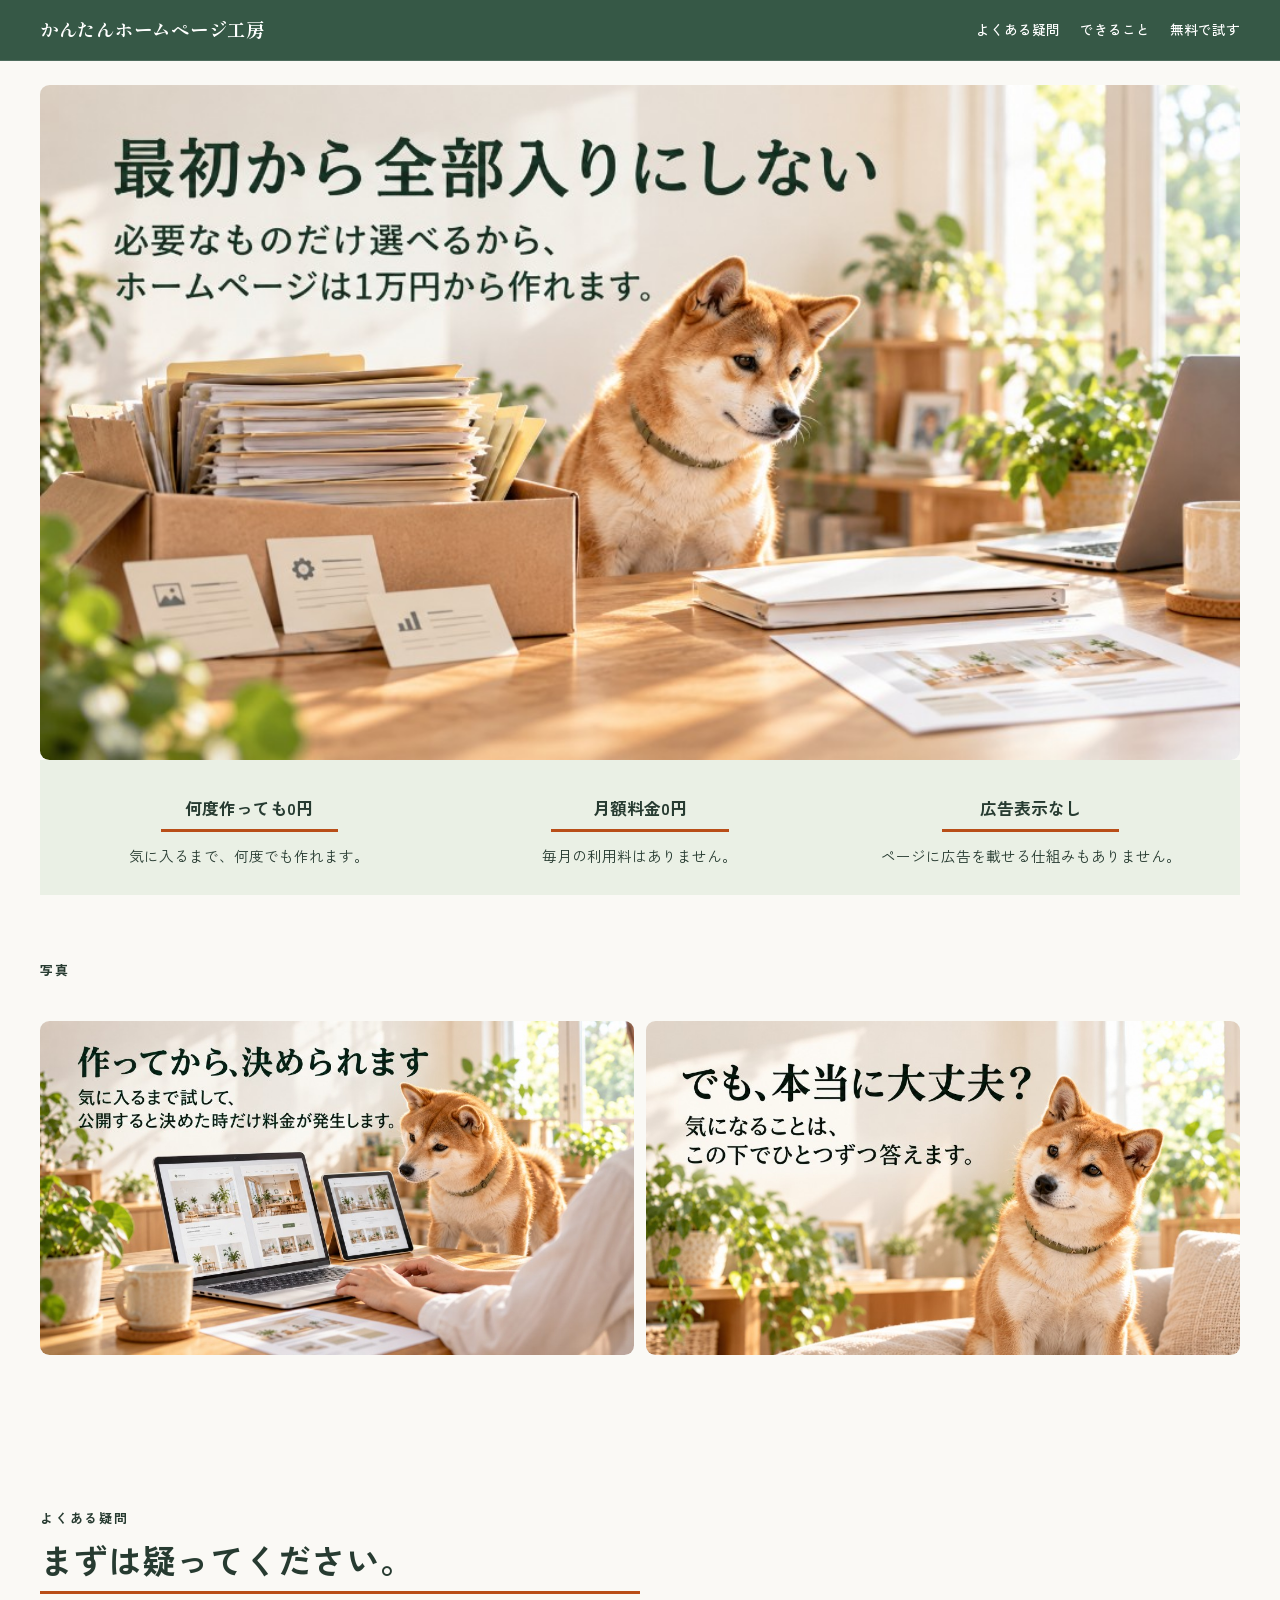
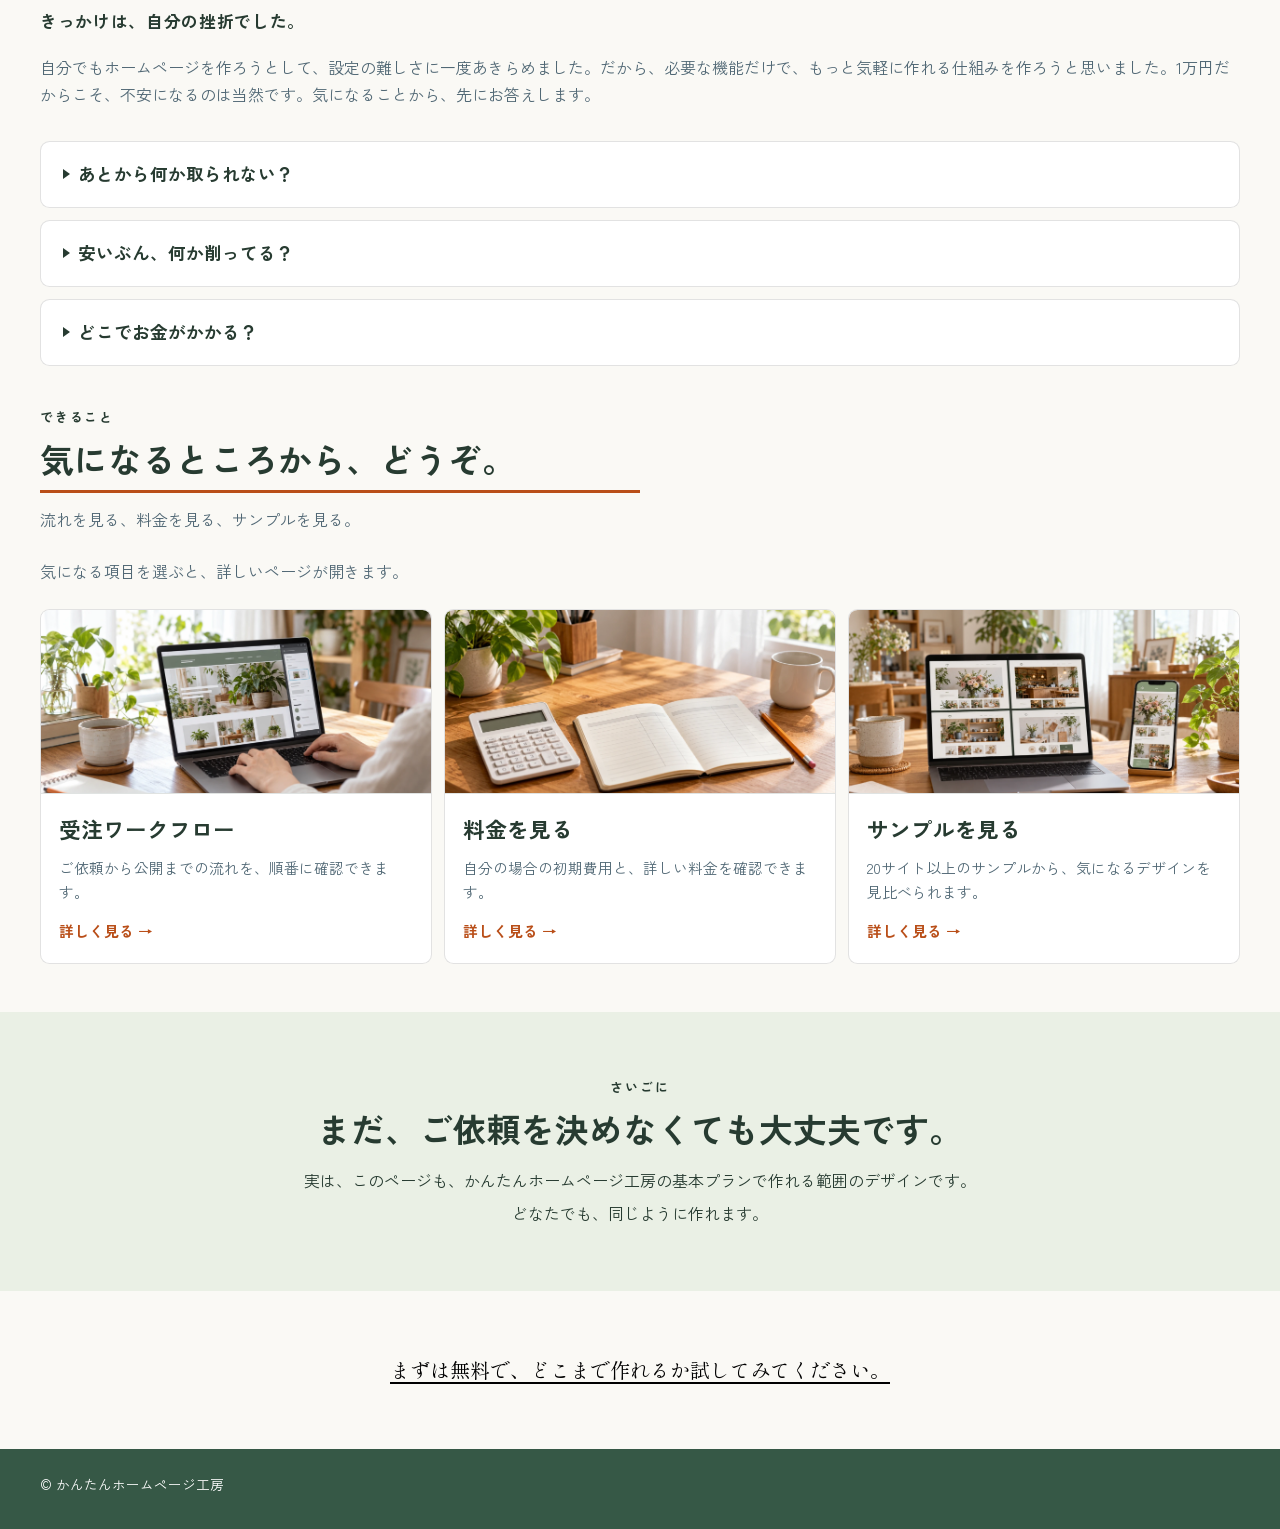
==== index.html @ 42570828 "一番下の試すリンクを、見本の列ではなく工房の最初の画面へ向ける。 Co-authored-by: Cursor <cursoragent@cursor.com>" ====
<!DOCTYPE html>
<html lang="ja">
<head>
  <meta charset="UTF-8">
  <meta name="viewport" content="width=device-width, initial-scale=1">
  <title>かんたんホームページ工房</title>
  <link rel="preconnect" href="https://fonts.googleapis.com">
  <link rel="preconnect" href="https://fonts.gstatic.com" crossorigin>
  <link href="https://fonts.googleapis.com/css2?family=Shippori+Mincho:wght@500;700&family=Zen+Kaku+Gothic+New:wght@400;500;700&display=swap" rel="stylesheet">
  <style>
    :root {
      --page-bg: #faf9f5;
      --body-ink: #273b31;
      --body-muted: #516875;
      --chrome-bg: #365846;
      --chrome-ink: #ffffff;
      --accent: #b94e18;
      --card-bg: #ffffff;
      --values-bg: #eaf0e5;
      --contact-bg: #eaf0e5;
      --contact-ink: #273b31;
      --shell: 76rem;
      --gutter: clamp(1.25rem, 5vw, 2.5rem);
      --font-display: "Shippori Mincho", "Hiragino Mincho ProN", serif;
      --font-body: "Zen Kaku Gothic New", "Hiragino Sans", sans-serif;
    }
    *, *::before, *::after { box-sizing: border-box; }
    html {
      scroll-behavior: smooth;
    }
    @media (prefers-reduced-motion: reduce) {
      html {
        scroll-behavior: auto;
      }
    }
    body {
      margin: 0;
      background: var(--page-bg);
      color: var(--body-ink);
      font-family: var(--font-body);
      line-height: 1.7;
    }
    img { max-width: 100%; }
    a { color: inherit; }
    .shell {
      width: min(100% - var(--gutter) * 2, var(--shell));
      margin-inline: auto;
    }
    .site-header {
      background: var(--chrome-bg);
      color: var(--chrome-ink);
      border-bottom: 1px solid rgba(255, 255, 255, 0.12);
    }
    .header-inner {
      display: flex;
      align-items: center;
      justify-content: space-between;
      gap: 1rem;
      min-height: 3.75rem;
      flex-wrap: wrap;
      padding: 0.6rem 0;
    }
    .logo {
      font-family: var(--font-display);
      font-weight: 700;
      font-size: 1.15rem;
      letter-spacing: 0.04em;
      text-decoration: none;
      color: var(--chrome-ink);
    }
    .site-nav {
      display: flex;
      flex-wrap: wrap;
      gap: 0.75rem 1.25rem;
      justify-content: flex-end;
    }
    .site-nav a {
      color: var(--chrome-ink);
      text-decoration: none;
      font-size: 0.85rem;
      font-weight: 500;
    }
    .hero { padding: 1.5rem 0 0; }
    .hero-stage {
      position: relative;
      overflow: hidden;
      aspect-ratio: 16 / 9;
      border-radius: 0.6rem;
    }
    .hero-photo {
      display: block;
      width: 100%;
      height: 100%;
      object-fit: cover;
      object-position: center;
    }
    .hero-values-wrap { background: var(--values-bg); }
    .hero-value-list {
      list-style: none;
      margin: 0;
      padding: 1.75rem 1.25rem 1.35rem;
      display: grid;
      grid-template-columns: repeat(auto-fit, minmax(min(100%, 11rem), 1fr));
      gap: 0.75rem;
    }
    .hero-value-list li {
      margin: 0;
      text-align: center;
      padding: 0.35rem 0.75rem;
    }
    .hero-value-title {
      margin: 0 0 0.65rem;
      font-weight: 700;
      font-size: 1.05rem;
    }
    .hero-value-title::after,
    .section h2::after {
      content: "";
      display: block;
      width: 50%;
      max-width: 100%;
      height: 3px;
      margin: 0.45rem auto 0;
      background: var(--accent);
    }
    .section h2::after { margin: 0.55rem 0 0; height: 3px; }
    .hero-value-list p:last-child {
      margin: 0;
      font-size: 0.92rem;
      line-height: 1.7;
    }
    .section { padding: clamp(2.5rem, 6vw, 4rem) 0 clamp(2rem, 5vw, 3rem); }
    .about { padding-bottom: 1.25rem; }
    .works { padding-top: 1.25rem; }
    .section-label {
      margin: 0 0 0.5rem;
      font-size: 0.8rem;
      letter-spacing: 0.14em;
      font-weight: 700;
    }
    .section h2 {
      margin: 0 0 0.85rem;
      font-weight: 700;
      font-size: clamp(1.6rem, 3vw, 2.1rem);
      line-height: 1.35;
    }
    .profile-name {
      margin: 0 0 1.15rem;
      font-weight: 700;
      font-size: 1.05rem;
      letter-spacing: 0.04em;
    }
    .section-lead { margin: 0 0 2rem; color: var(--body-muted); }
    .works .section-lead { margin-bottom: 1.5rem; }
    .skill-cards,
    .work-list {
      list-style: none;
      margin: 0;
      padding: 0;
      display: grid;
      grid-template-columns: repeat(auto-fit, minmax(min(100%, 11rem), 1fr));
      gap: 0.75rem;
    }
    .accordion-list {
      display: grid;
      grid-template-columns: 1fr;
      gap: 0.75rem;
      align-items: start;
    }
    .skill-cards { margin: 2.5rem 0; }
    .skill-card {
      overflow: hidden;
      aspect-ratio: 16 / 9;
      border-radius: 0.6rem;
      background: #111;
    }
    .skill-card img,
    .work-thumb {
      display: block;
      width: 100%;
      height: 100%;
      object-fit: cover;
    }
    .accordion {
      background: var(--card-bg);
      border: 1px solid rgba(17, 17, 17, 0.12);
      border-radius: 0.6rem;
      overflow: hidden;
    }
    .accordion summary {
      cursor: pointer;
      list-style: none;
      padding: 1.1rem 1.35rem;
      font-size: 1.1rem;
      font-weight: 700;
      display: flex;
      align-items: center;
      gap: 0.55rem;
    }
    .accordion summary::-webkit-details-marker,
    .accordion summary::marker { display: none; content: ""; }
    .accordion summary::before {
      content: "";
      flex: 0 0 auto;
      width: 0;
      height: 0;
      border-style: solid;
      border-width: 0.32rem 0 0.32rem 0.48rem;
      border-color: transparent transparent transparent var(--body-ink);
    }
    .accordion[open] summary::before {
      border-width: 0.48rem 0.32rem 0 0.32rem;
      border-color: var(--body-ink) transparent transparent transparent;
    }
    .accordion-body {
      padding: 0 1.35rem 1.35rem;
      border-top: 1px solid rgba(17, 17, 17, 0.08);
    }
    .value-list {
      list-style: none;
      margin: 1rem 0 0;
      padding: 0;
    }
    .value-list li {
      padding: 1rem 0.85rem;
      border: 1px solid rgba(17, 17, 17, 0.1);
      border-radius: 0.45rem;
      background: rgba(247, 251, 244, 0.65);
      line-height: 1.7;
      font-size: 0.95rem;
      font-weight: 400;
    }
    .work-card {
      display: flex;
      flex-direction: column;
      height: 100%;
      background: var(--card-bg);
      border: 1px solid rgba(17, 17, 17, 0.12);
      border-radius: 0.6rem;
      overflow: hidden;
    }
    a.work-card {
      color: inherit;
      text-decoration: none;
    }
    .work-thumb {
      height: 11.5rem;
      object-position: center top;
      border-bottom: 1px solid rgba(39, 59, 49, 0.14);
    }
    .work-item-body { padding: 1.1rem 1.15rem 1.25rem; }
    .work-card h3 {
      margin: 0 0 0.5rem;
      font-size: 1.35rem;
      font-weight: 700;
    }
    .work-card p {
      margin: 0;
      color: var(--body-muted);
      font-size: 0.92rem;
      line-height: 1.65;
    }
    .work-more {
      display: block;
      margin-top: 0.85rem;
      color: var(--accent);
      font-weight: 700;
      font-size: 0.92rem;
    }
    .contact-band {
      padding: clamp(2.5rem, 6vw, 4rem) 0;
      background: var(--contact-bg);
      color: var(--contact-ink);
      text-align: center;
    }
    .contact-band h2 {
      margin: 0 0 1rem;
      font-weight: 700;
      font-size: clamp(1.6rem, 3vw, 2.1rem);
      line-height: 1.35;
    }
    .contact-band .section-label { color: var(--contact-ink); }
    .contact-note { margin: 0; }
    .contact-note + .contact-note { margin-top: 0.35rem; }
    .contact-line {
      margin: 2rem 0 0;
      font-size: 1.05rem;
    }
    .cta-band {
      padding: clamp(2.5rem, 6vw, 4rem) 0;
      background: var(--page-bg);
      color: #000;
      text-align: center;
    }
    .cta-band a {
      color: #000;
      font-family: var(--font-display);
      font-size: 1.25rem;
      line-height: 1.5;
      text-underline-offset: 0.2em;
    }
    .site-footer {
      padding: 1.5rem 0 2rem;
      background: var(--chrome-bg);
      color: var(--chrome-ink);
    }
    .site-footer p { margin: 0; font-size: 0.85rem; }
  </style>
</head>
<body>
  <header class="site-header">
    <div class="shell header-inner">
      <a class="logo" href="#top">かんたんホームページ工房</a>
      <nav class="site-nav" aria-label="ページ内">
        <a href="#about">よくある疑問</a>
        <a href="#works">できること</a>
        <a href="#cta">無料で試す</a>
      </nav>
    </div>
  </header>

  <main id="top">
    <section class="hero" aria-label="キャッチ">
      <div class="shell">
        <div class="hero-stage">
          <img class="hero-photo" src="images/hero.jpg" alt="" width="1024" height="576">
        </div>
      </div>
    </section>

    <section class="hero-values" aria-label="下の枠">
      <div class="shell">
        <div class="hero-values-wrap">
          <ul class="hero-value-list">
            <li>
              <p class="hero-value-title">何度作っても0円</p>
              <p>気に入るまで、何度でも作れます。</p>
            </li>
            <li>
              <p class="hero-value-title">月額料金0円</p>
              <p>毎月の利用料はありません。</p>
            </li>
            <li>
              <p class="hero-value-title">広告表示なし</p>
              <p>ページに広告を載せる仕組みもありません。</p>
            </li>
          </ul>
        </div>
      </div>
    </section>

    <section class="section" aria-label="写真">
      <div class="shell">
        <p class="section-label">写真</p>
        <ul class="skill-cards">
          <li class="skill-card"><img src="images/photo-01.jpg" alt="" width="1024" height="576"></li>
          <li class="skill-card"><img src="images/photo-02.jpg" alt="" width="1024" height="576"></li>
        </ul>
      </div>
    </section>

    <section class="section about" id="about">
      <div class="shell">
        <p class="section-label">よくある疑問</p>
        <h2>まずは疑ってください。</h2>
        <p class="profile-name">きっかけは、自分の挫折でした。</p>
        <p class="section-lead">自分でもホームページを作ろうとして、設定の難しさに一度あきらめました。だから、必要な機能だけで、もっと気軽に作れる仕組みを作ろうと思いました。1万円だからこそ、不安になるのは当然です。気になることから、先にお答えします。</p>
        <div class="accordion-list">
          <details class="accordion">
            <summary>あとから何か取られない？</summary>
            <div class="accordion-body">
              <ul class="value-list">
                <li>工房で作っている間は無料です。月額料金もありません。「これを公開したい」と決まったときに基本料金が発生します。追加作業を依頼した場合だけ、その内容に応じた料金が加わります。</li>
              </ul>
            </div>
          </details>
          <details class="accordion">
            <summary>安いぶん、何か削ってる？</summary>
            <div class="accordion-body">
              <ul class="value-list">
                <li>10万円のホームページを1万円で安売りしているわけではありません。最初から全部入りにせず、必要なものだけ選べる形にしています。1万円で足りる人は、1万円で済む。そんな作り方です。</li>
              </ul>
            </div>
          </details>
          <details class="accordion">
            <summary>どこでお金がかかる？</summary>
            <div class="accordion-body">
              <ul class="value-list">
                <li>工房で作るところまでは無料です。気に入るまで作り直せます。「これを公開したい」と決まったところで公開を依頼できます。そこで初めて料金が発生します。</li>
              </ul>
            </div>
          </details>
        </div>
      </div>
    </section>

    <section class="section works" id="works">
      <div class="shell">
        <p class="section-label">できること</p>
        <h2>気になるところから、どうぞ。</h2>
        <p class="section-lead">流れを見る、料金を見る、サンプルを見る。</p>
        <p class="section-lead">気になる項目を選ぶと、詳しいページが開きます。</p>
        <ul class="work-list">
          <li>
            <a class="work-card" href="workflow/index.html">
              <img class="work-thumb" src="images/card-01.webp" alt="" width="1672" height="1254">
              <div class="work-item-body">
                <h3>受注ワークフロー</h3>
                <p>ご依頼から公開までの流れを、順番に確認できます。</p>
                <span class="work-more">詳しく見る →</span>
              </div>
            </a>
          </li>
          <li>
            <a class="work-card" href="pricing/01_initial_cost_simulator_reference.html">
              <img class="work-thumb" src="images/card-02.webp" alt="" width="1672" height="1254">
              <div class="work-item-body">
                <h3>料金を見る</h3>
                <p>自分の場合の初期費用と、詳しい料金を確認できます。</p>
                <span class="work-more">詳しく見る →</span>
              </div>
            </a>
          </li>
          <li>
            <a class="work-card" href="samples/index.html">
              <img class="work-thumb" src="images/card-03.webp" alt="" width="1672" height="1254">
              <div class="work-item-body">
                <h3>サンプルを見る</h3>
                <p>20サイト以上のサンプルから、気になるデザインを見比べられます。</p>
                <span class="work-more">詳しく見る →</span>
              </div>
            </a>
          </li>
        </ul>
      </div>
    </section>

    <section class="contact-band" id="contact">
      <div class="shell">
        <p class="section-label">さいごに</p>
        <h2>まだ、ご依頼を決めなくても大丈夫です。</h2>
        <p class="contact-note">実は、このページも、かんたんホームページ工房の基本プランで作れる範囲のデザインです。</p>
        <p class="contact-note">どなたでも、同じように作れます。</p>
      </div>
    </section>

    <section class="cta-band" id="cta">
      <div class="shell">
        <a id="cta-link" href="https://butti0108-spec.github.io/portfolio/sample-1man/index.html">まずは無料で、どこまで作れるか試してみてください。</a>
      </div>
    </section>
  </main>

  <footer class="site-footer">
    <div class="shell">
      <p>© かんたんホームページ工房</p>
    </div>
  </footer>
</body>
</html>
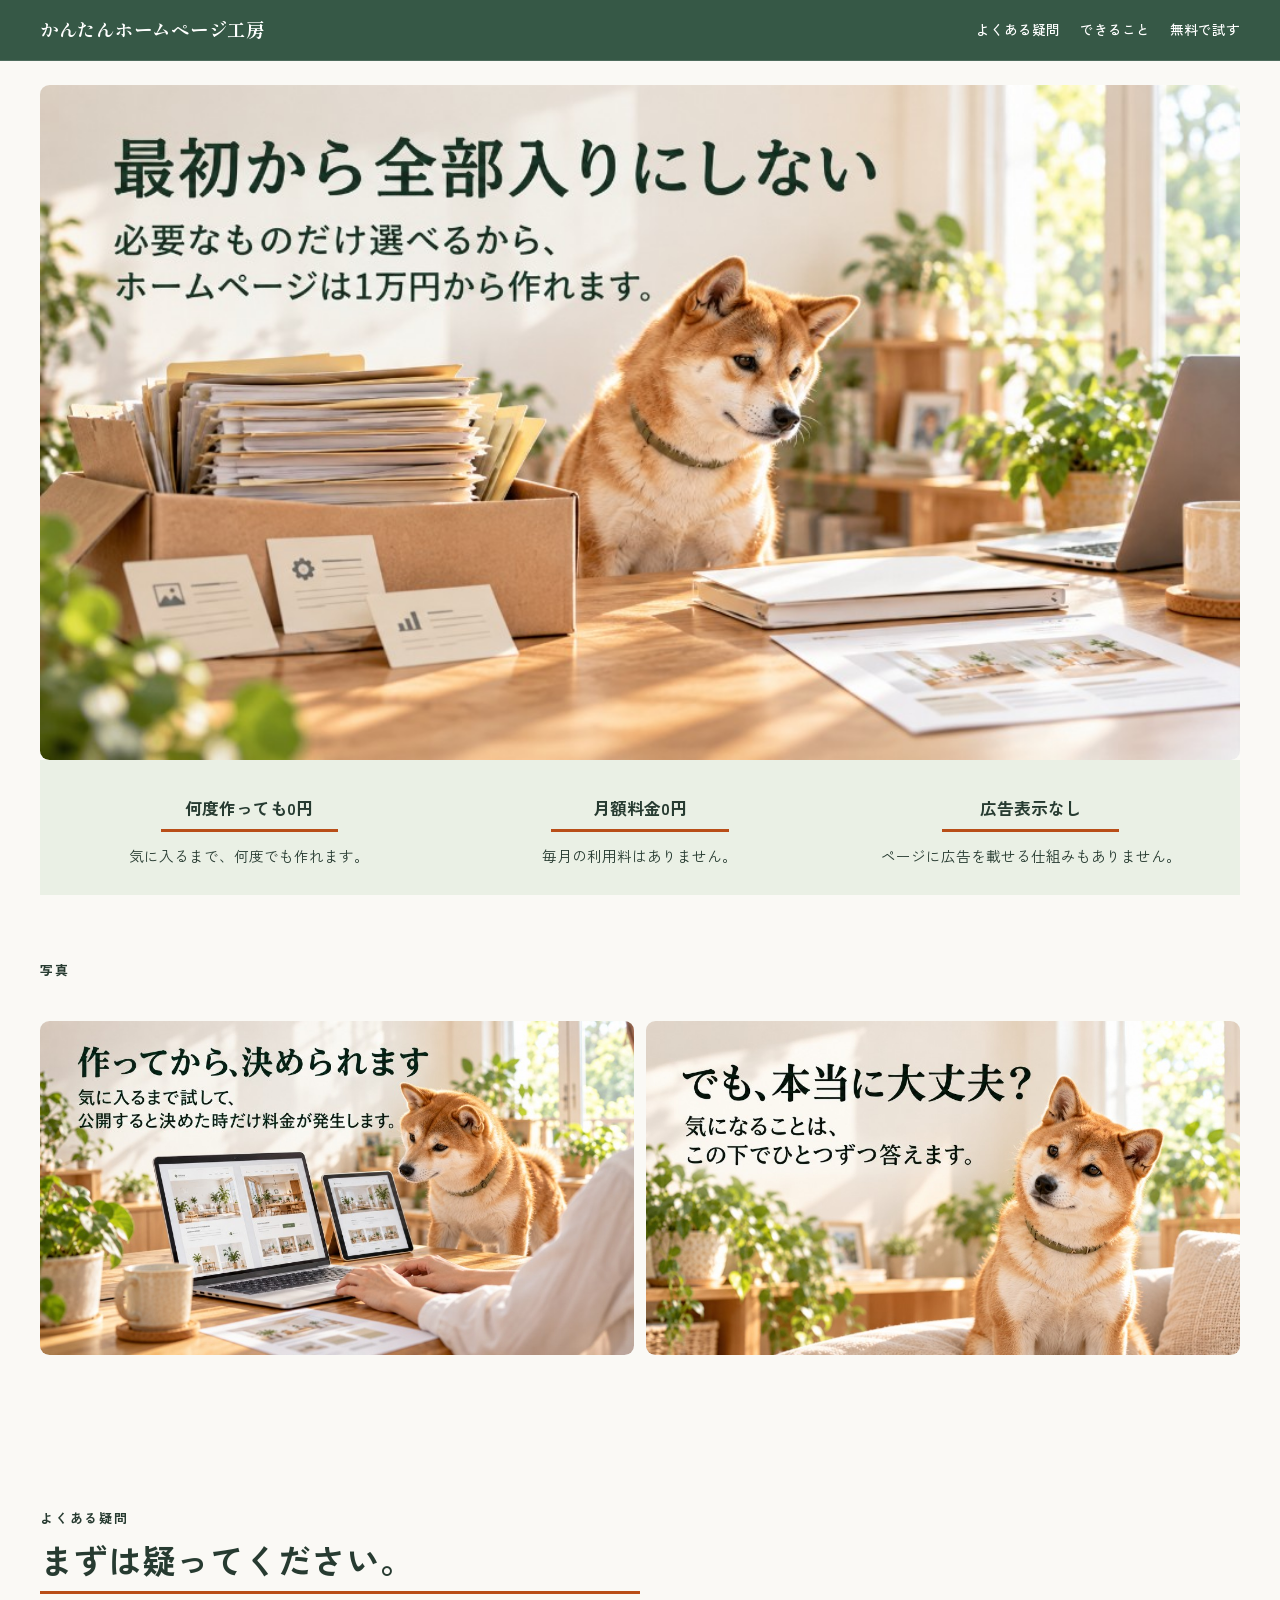
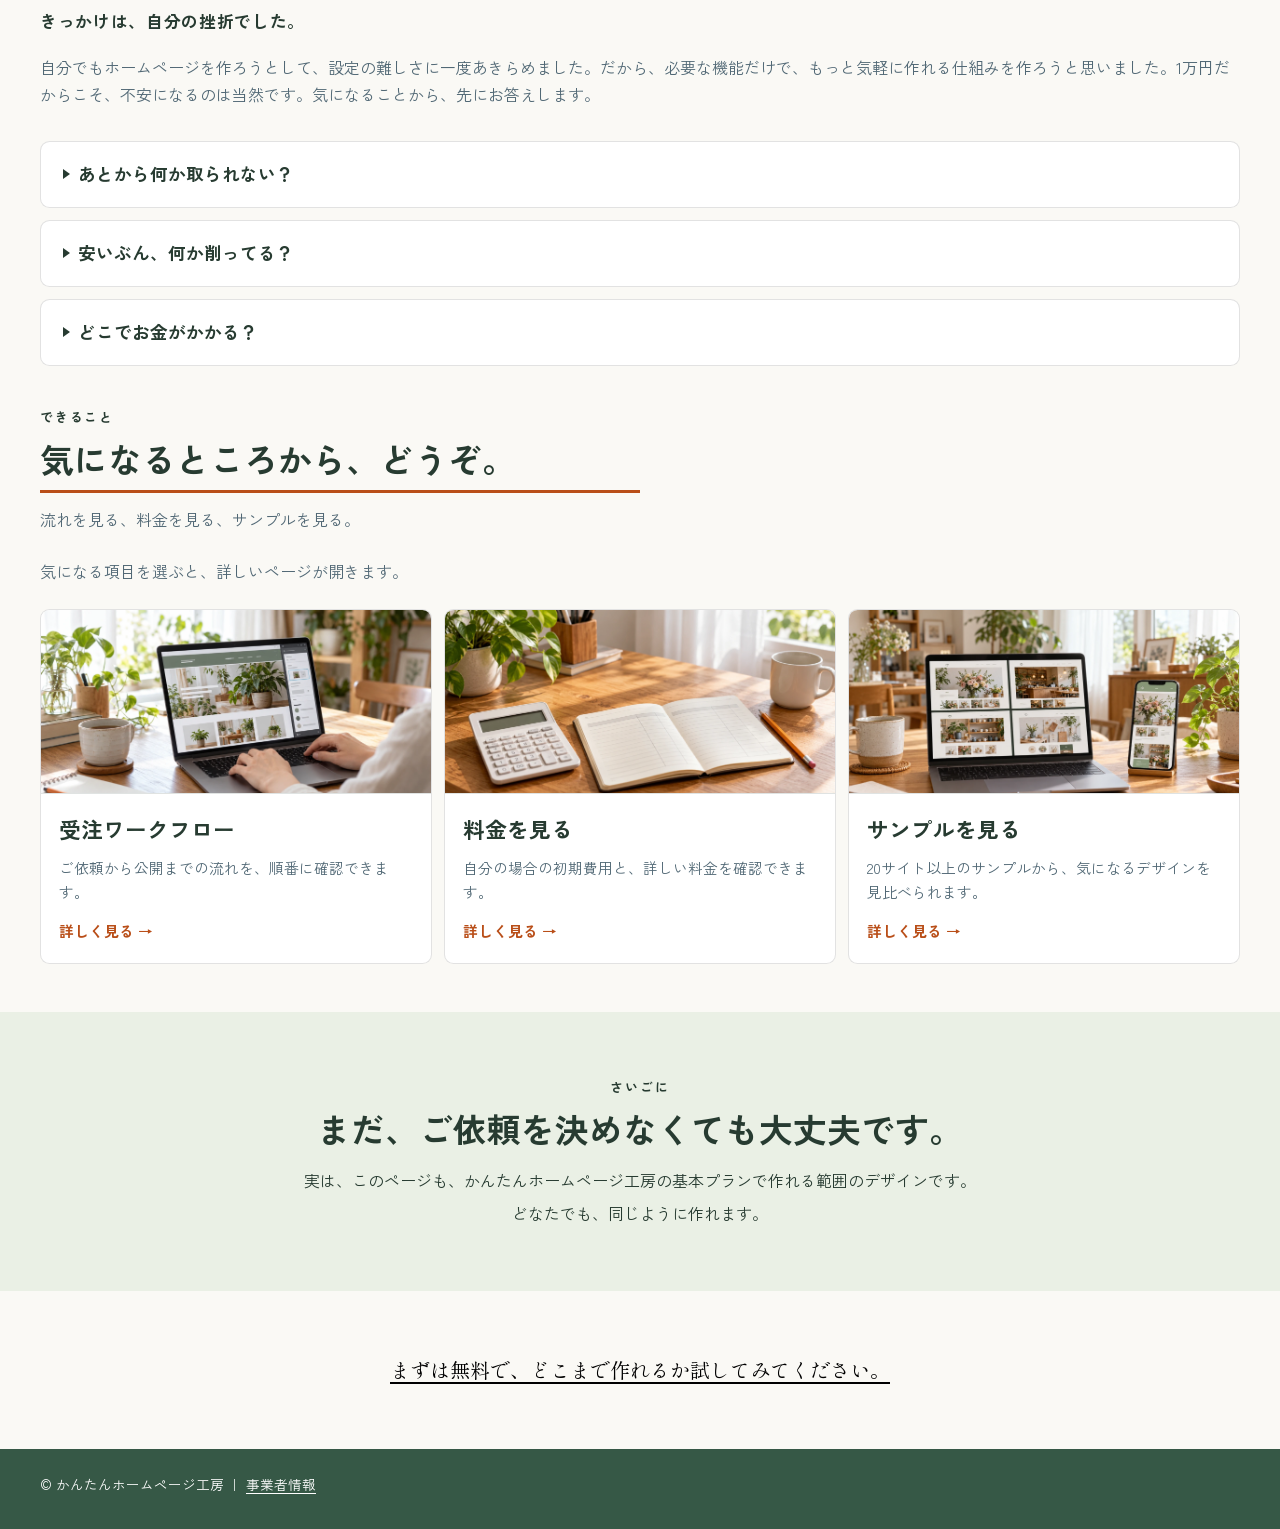
==== commit 528e7878: "事業者情報ページ追加とフッターへのリンク追加" ====
--- a/index.html
+++ b/index.html
@@ -305,6 +305,7 @@
       color: var(--chrome-ink);
     }
     .site-footer p { margin: 0; font-size: 0.85rem; }
+    .site-footer a { text-decoration: underline; text-underline-offset: 0.2em; }
   </style>
 </head>
 <body>
@@ -446,14 +447,14 @@
 
     <section class="cta-band" id="cta">
       <div class="shell">
-        <a id="cta-link" href="https://butti0108-spec.github.io/portfolio/sample-1man/index.html">まずは無料で、どこまで作れるか試してみてください。</a>
+        <a id="cta-link" href="https://butti0108-spec.github.io/kantan-hp-kobo/index.html">まずは無料で、どこまで作れるか試してみてください。</a>
       </div>
     </section>
   </main>
 
   <footer class="site-footer">
     <div class="shell">
-      <p>© かんたんホームページ工房</p>
+      <p>© かんたんホームページ工房 ｜ <a href="about.html">事業者情報</a></p>
     </div>
   </footer>
 </body>
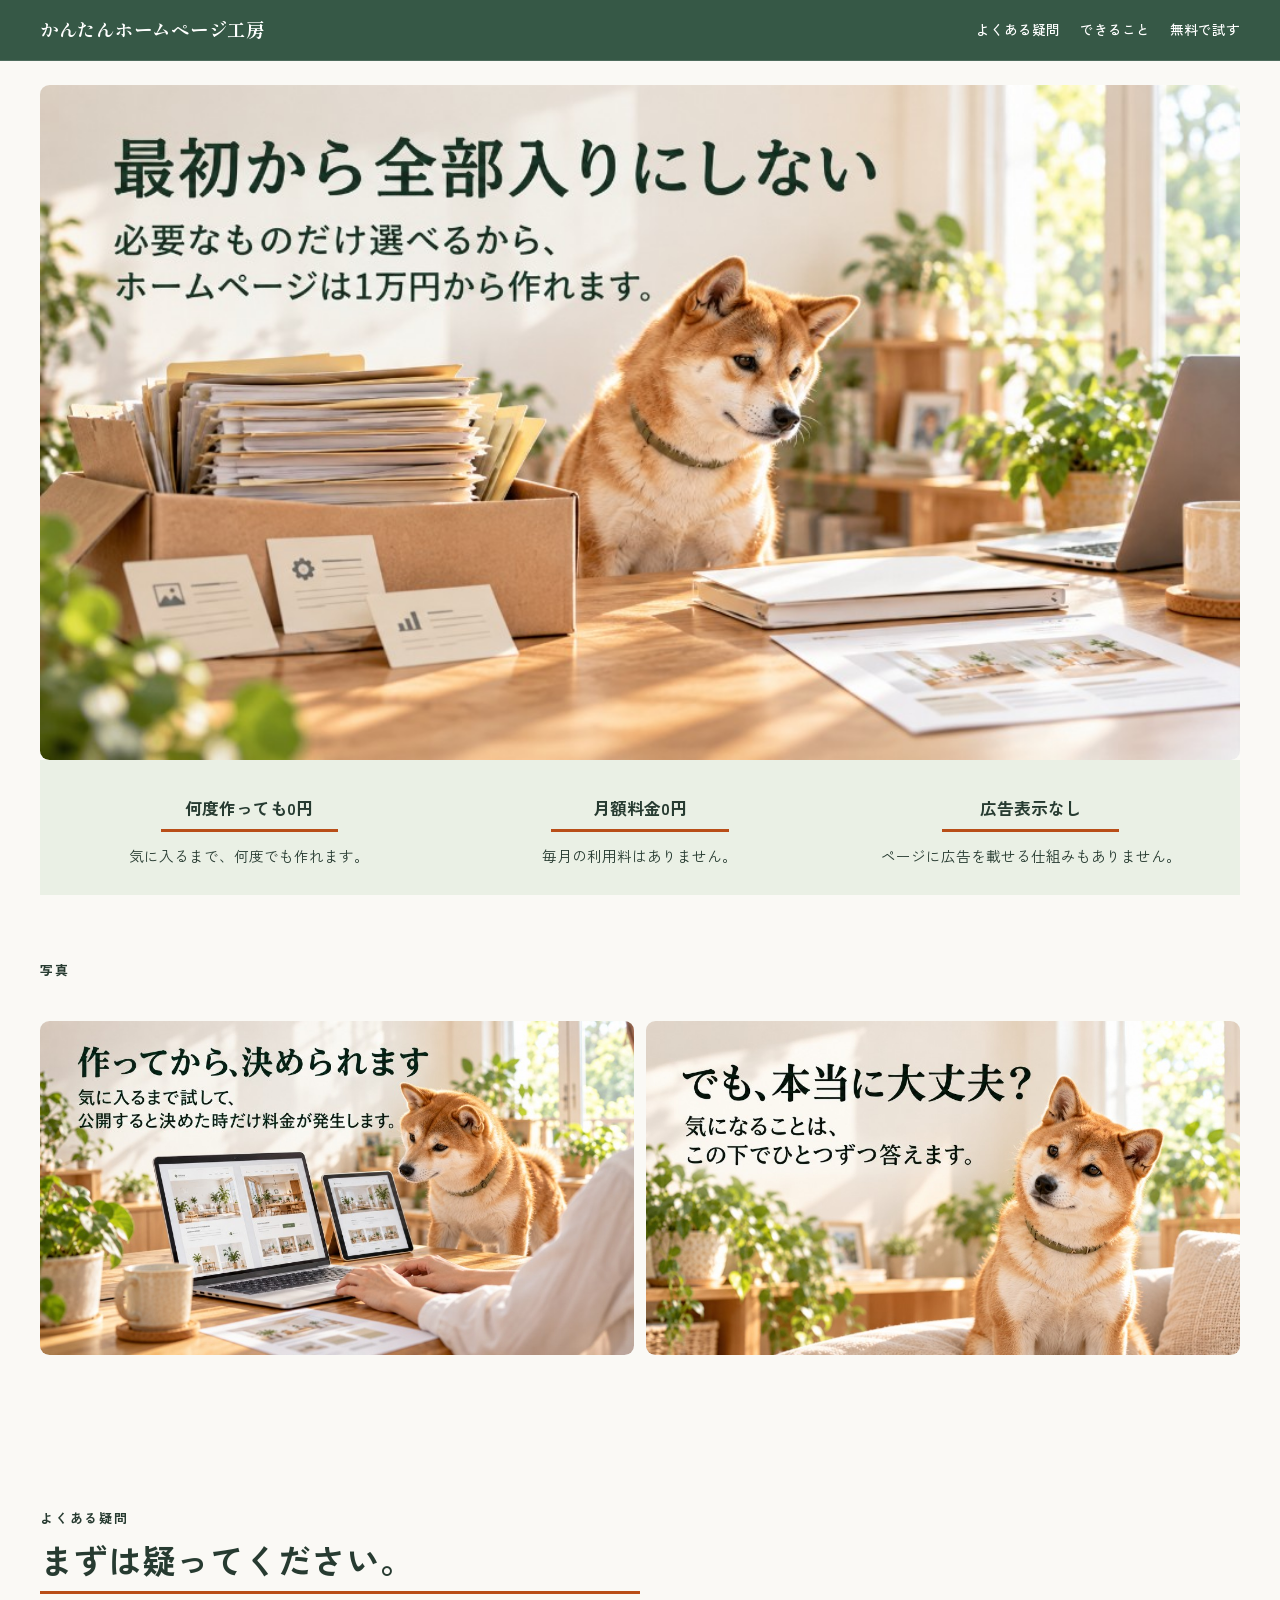
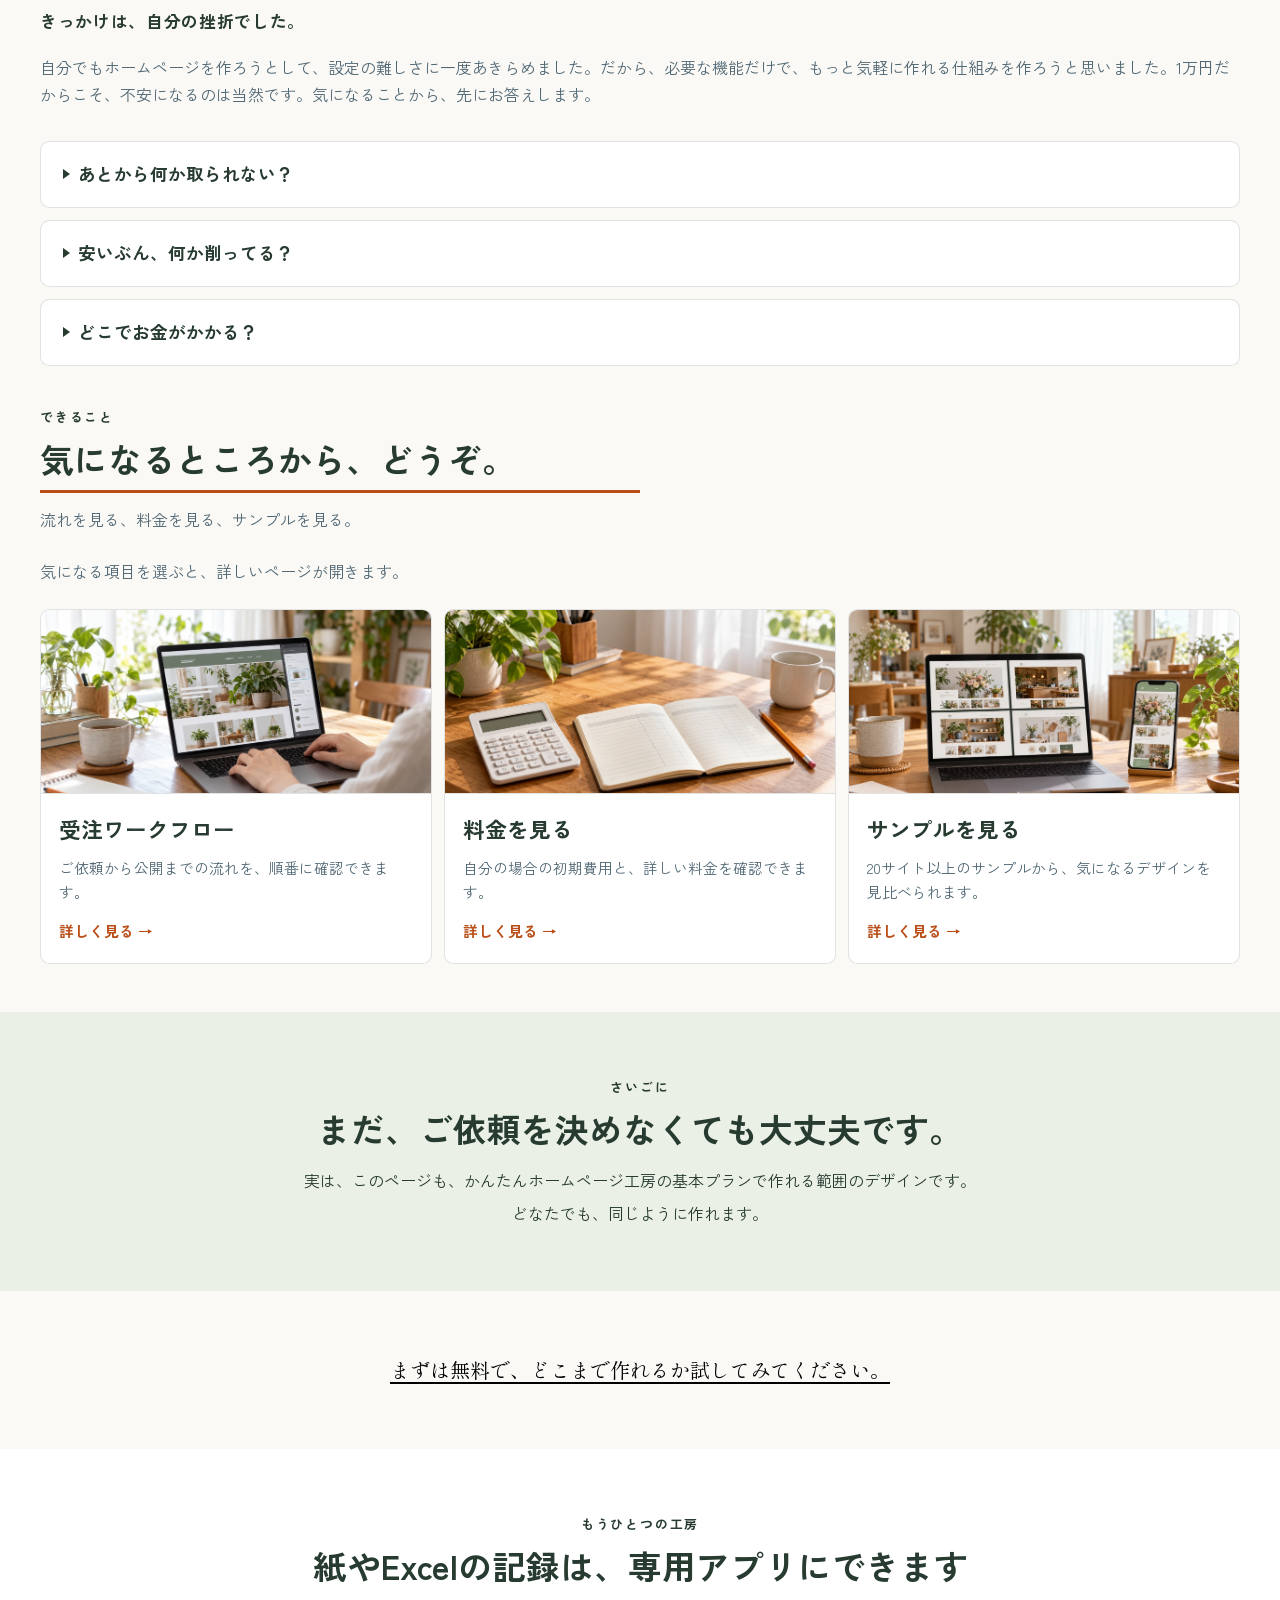
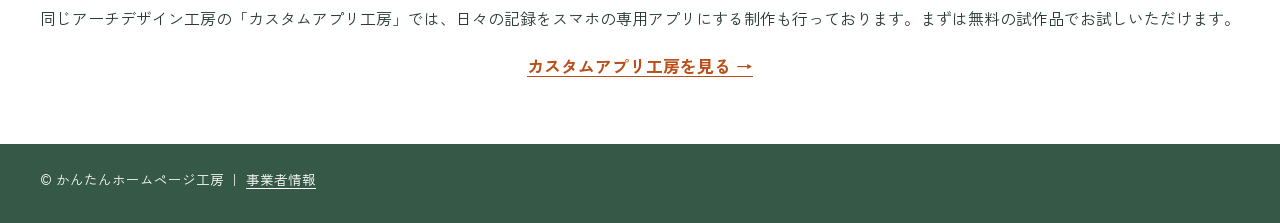
==== commit f631f988: "カスタムアプリ工房への案内（もうひとつの工房）をページ下部に追加" ====
--- a/index.html
+++ b/index.html
@@ -297,6 +297,28 @@
       font-family: var(--font-display);
       font-size: 1.25rem;
       line-height: 1.5;
+      text-underline-offset: 0.2em;
+    }
+    .sister-band {
+      padding: clamp(2.5rem, 6vw, 4rem) 0;
+      background: var(--card-bg);
+      color: var(--contact-ink);
+      text-align: center;
+    }
+    .sister-band h2 {
+      margin: 0 0 1rem;
+      font-weight: 700;
+      font-size: clamp(1.6rem, 3vw, 2.1rem);
+      line-height: 1.35;
+    }
+    .sister-band .section-label { color: var(--contact-ink); }
+    .sister-note { margin: 0; }
+    .sister-link {
+      display: inline-block;
+      margin-top: 1.25rem;
+      color: var(--accent);
+      font-weight: 700;
+      font-size: 1.05rem;
       text-underline-offset: 0.2em;
     }
     .site-footer {
@@ -450,6 +472,15 @@
         <a id="cta-link" href="https://butti0108-spec.github.io/kantan-hp-kobo/index.html">まずは無料で、どこまで作れるか試してみてください。</a>
       </div>
     </section>
+
+    <section class="sister-band" id="sister">
+      <div class="shell">
+        <p class="section-label">もうひとつの工房</p>
+        <h2>紙やExcelの記録は、専用アプリにできます</h2>
+        <p class="sister-note">同じアーチデザイン工房の「カスタムアプリ工房」では、日々の記録をスマホの専用アプリにする制作も行っております。まずは無料の試作品でお試しいただけます。</p>
+        <a class="sister-link" href="https://appkobo.ai-shin-ka.com/">カスタムアプリ工房を見る →</a>
+      </div>
+    </section>
   </main>
 
   <footer class="site-footer">
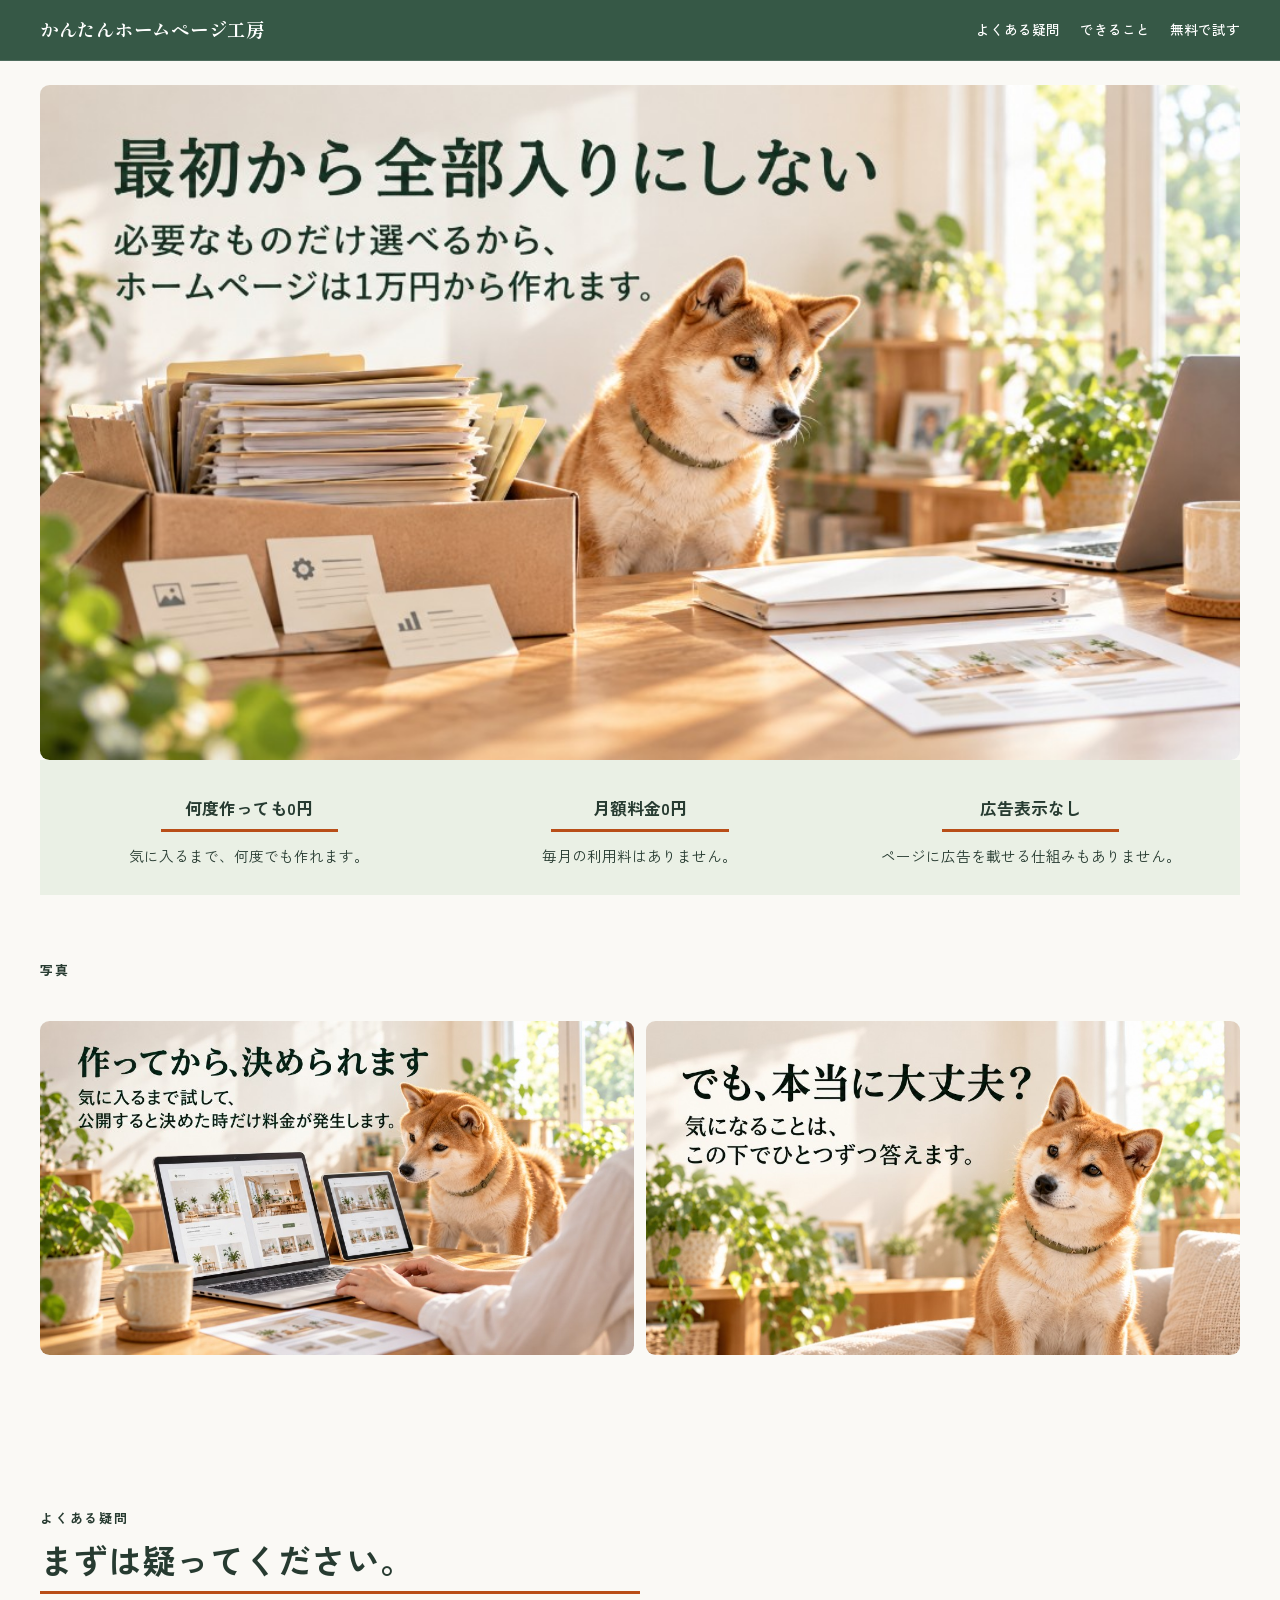
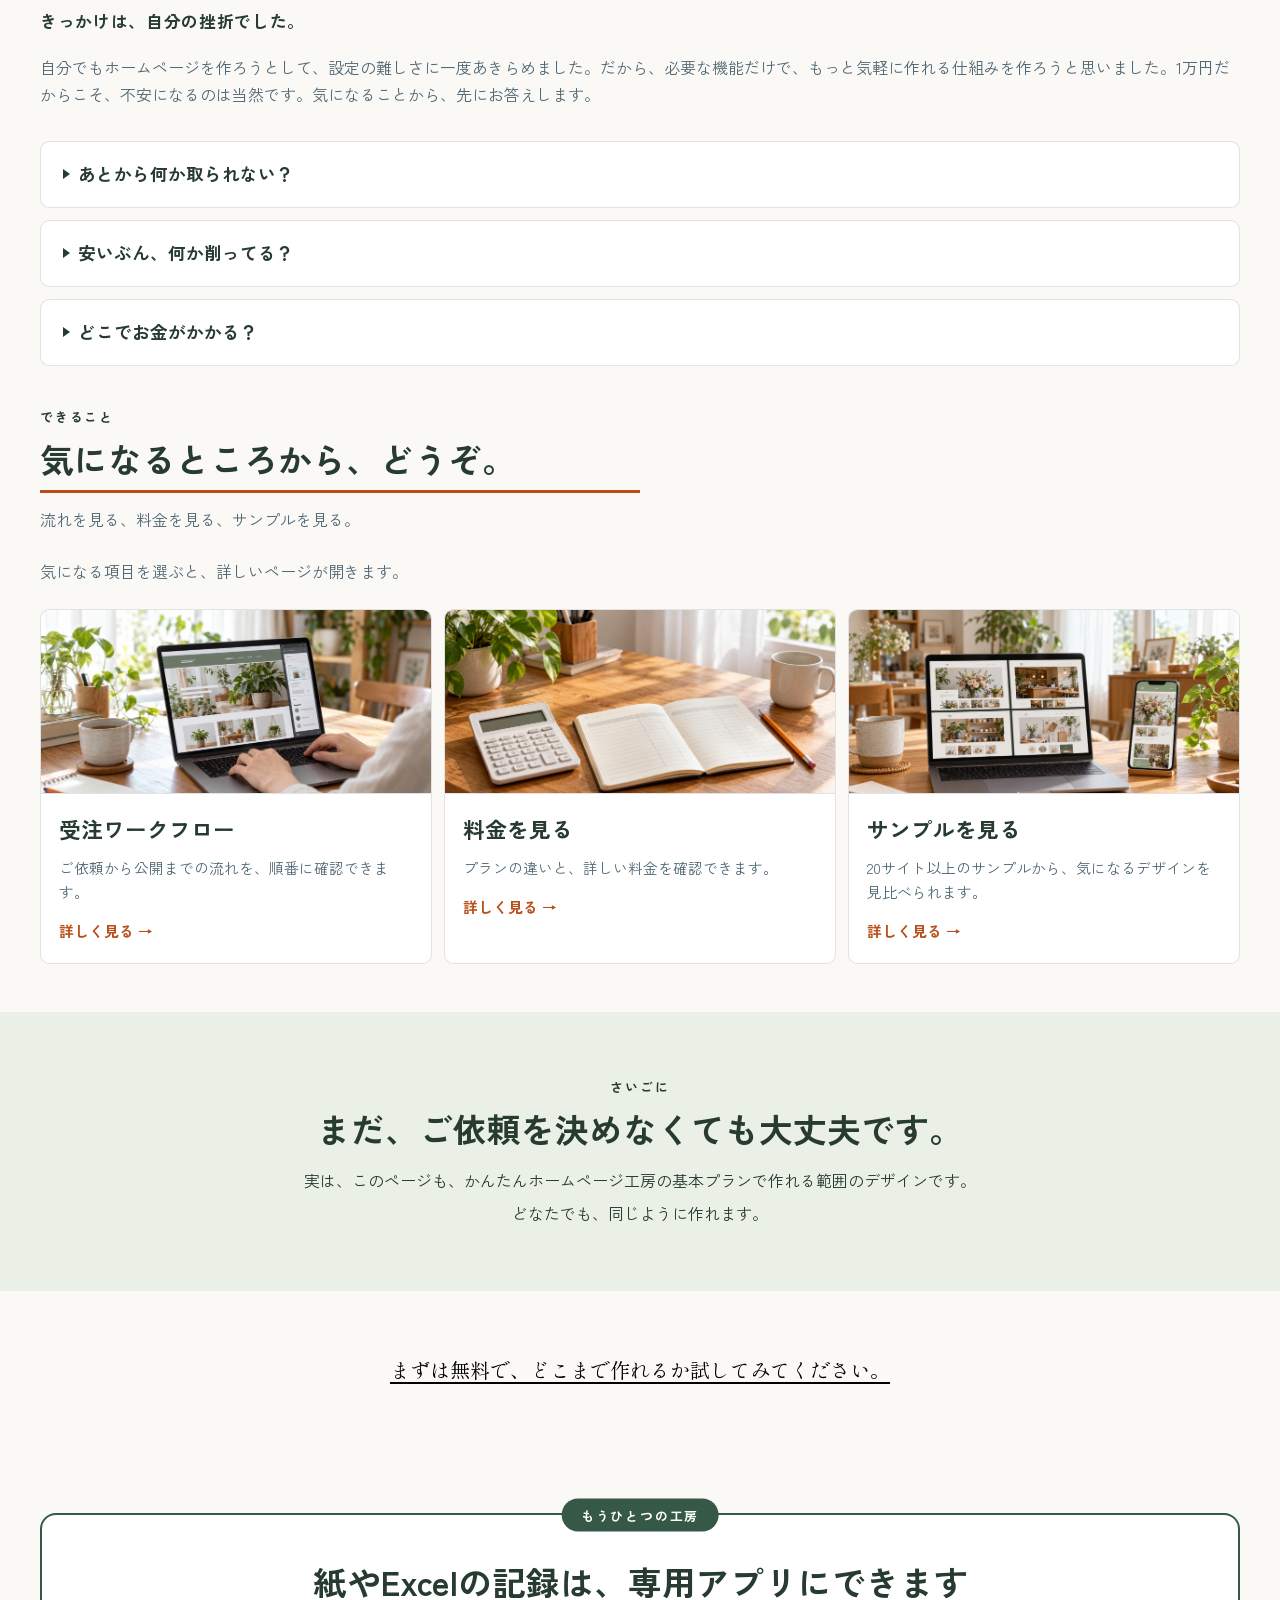
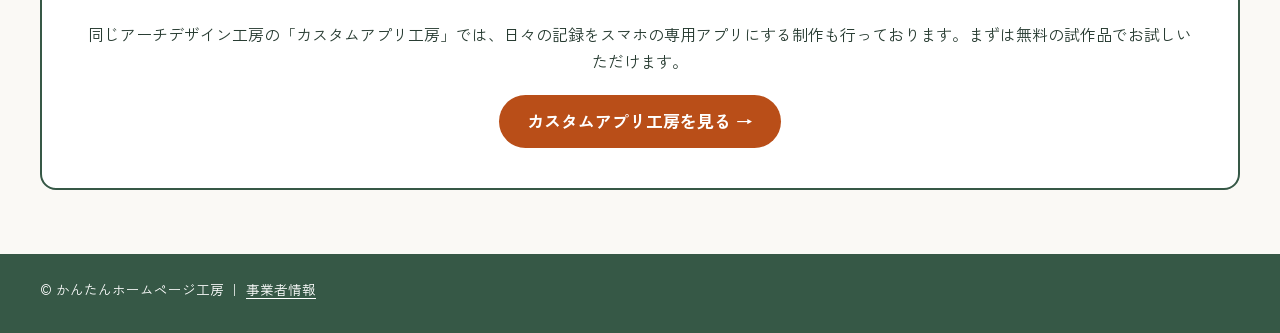
==== commit c0aa9a1d: "料金表示を確定条件に統一（シミュレーターをA4料金表に置換、料金一覧の数字統一とWordPress行削除）" ====
--- a/index.html
+++ b/index.html
@@ -300,26 +300,48 @@
       text-underline-offset: 0.2em;
     }
     .sister-band {
-      padding: clamp(2.5rem, 6vw, 4rem) 0;
-      background: var(--card-bg);
+      padding: clamp(2.5rem, 6vw, 4rem) 0 clamp(2.5rem, 6vw, 4rem);
+      background: var(--page-bg);
       color: var(--contact-ink);
       text-align: center;
     }
+    .sister-panel {
+      position: relative;
+      background: var(--card-bg);
+      border: 2px solid var(--chrome-bg);
+      border-radius: 1rem;
+      padding: clamp(2rem, 4vw, 2.75rem) clamp(1.25rem, 4vw, 2.5rem) clamp(1.75rem, 4vw, 2.5rem);
+    }
     .sister-band h2 {
       margin: 0 0 1rem;
       font-weight: 700;
       font-size: clamp(1.6rem, 3vw, 2.1rem);
       line-height: 1.35;
     }
-    .sister-band .section-label { color: var(--contact-ink); }
+    .sister-band .section-label {
+      position: absolute;
+      top: 0;
+      left: 50%;
+      transform: translate(-50%, -50%);
+      margin: 0;
+      padding: 0.35rem 1.2rem;
+      border-radius: 999px;
+      background: var(--chrome-bg);
+      color: #fff;
+      white-space: nowrap;
+    }
     .sister-note { margin: 0; }
+    .nowrap { white-space: nowrap; }
     .sister-link {
       display: inline-block;
       margin-top: 1.25rem;
-      color: var(--accent);
+      padding: 0.75rem 1.75rem;
+      border-radius: 999px;
+      background: var(--accent);
+      color: #fff;
       font-weight: 700;
       font-size: 1.05rem;
-      text-underline-offset: 0.2em;
+      text-decoration: none;
     }
     .site-footer {
       padding: 1.5rem 0 2rem;
@@ -439,7 +461,7 @@
               <img class="work-thumb" src="images/card-02.webp" alt="" width="1672" height="1254">
               <div class="work-item-body">
                 <h3>料金を見る</h3>
-                <p>自分の場合の初期費用と、詳しい料金を確認できます。</p>
+                <p>プランの違いと、詳しい料金を確認できます。</p>
                 <span class="work-more">詳しく見る →</span>
               </div>
             </a>
@@ -475,10 +497,12 @@
 
     <section class="sister-band" id="sister">
       <div class="shell">
-        <p class="section-label">もうひとつの工房</p>
-        <h2>紙やExcelの記録は、専用アプリにできます</h2>
-        <p class="sister-note">同じアーチデザイン工房の「カスタムアプリ工房」では、日々の記録をスマホの専用アプリにする制作も行っております。まずは無料の試作品でお試しいただけます。</p>
-        <a class="sister-link" href="https://appkobo.ai-shin-ka.com/">カスタムアプリ工房を見る →</a>
+        <div class="sister-panel">
+          <p class="section-label">もうひとつの工房</p>
+          <h2>紙やExcelの記録は、<span class="nowrap">専用アプリにできます</span></h2>
+          <p class="sister-note">同じアーチデザイン工房の「カスタムアプリ工房」では、日々の記録をスマホの専用アプリにする制作も行っております。まずは無料の試作品でお試しいただけます。</p>
+          <a class="sister-link" href="https://appkobo.ai-shin-ka.com/">カスタムアプリ工房を見る →</a>
+        </div>
       </div>
     </section>
   </main>
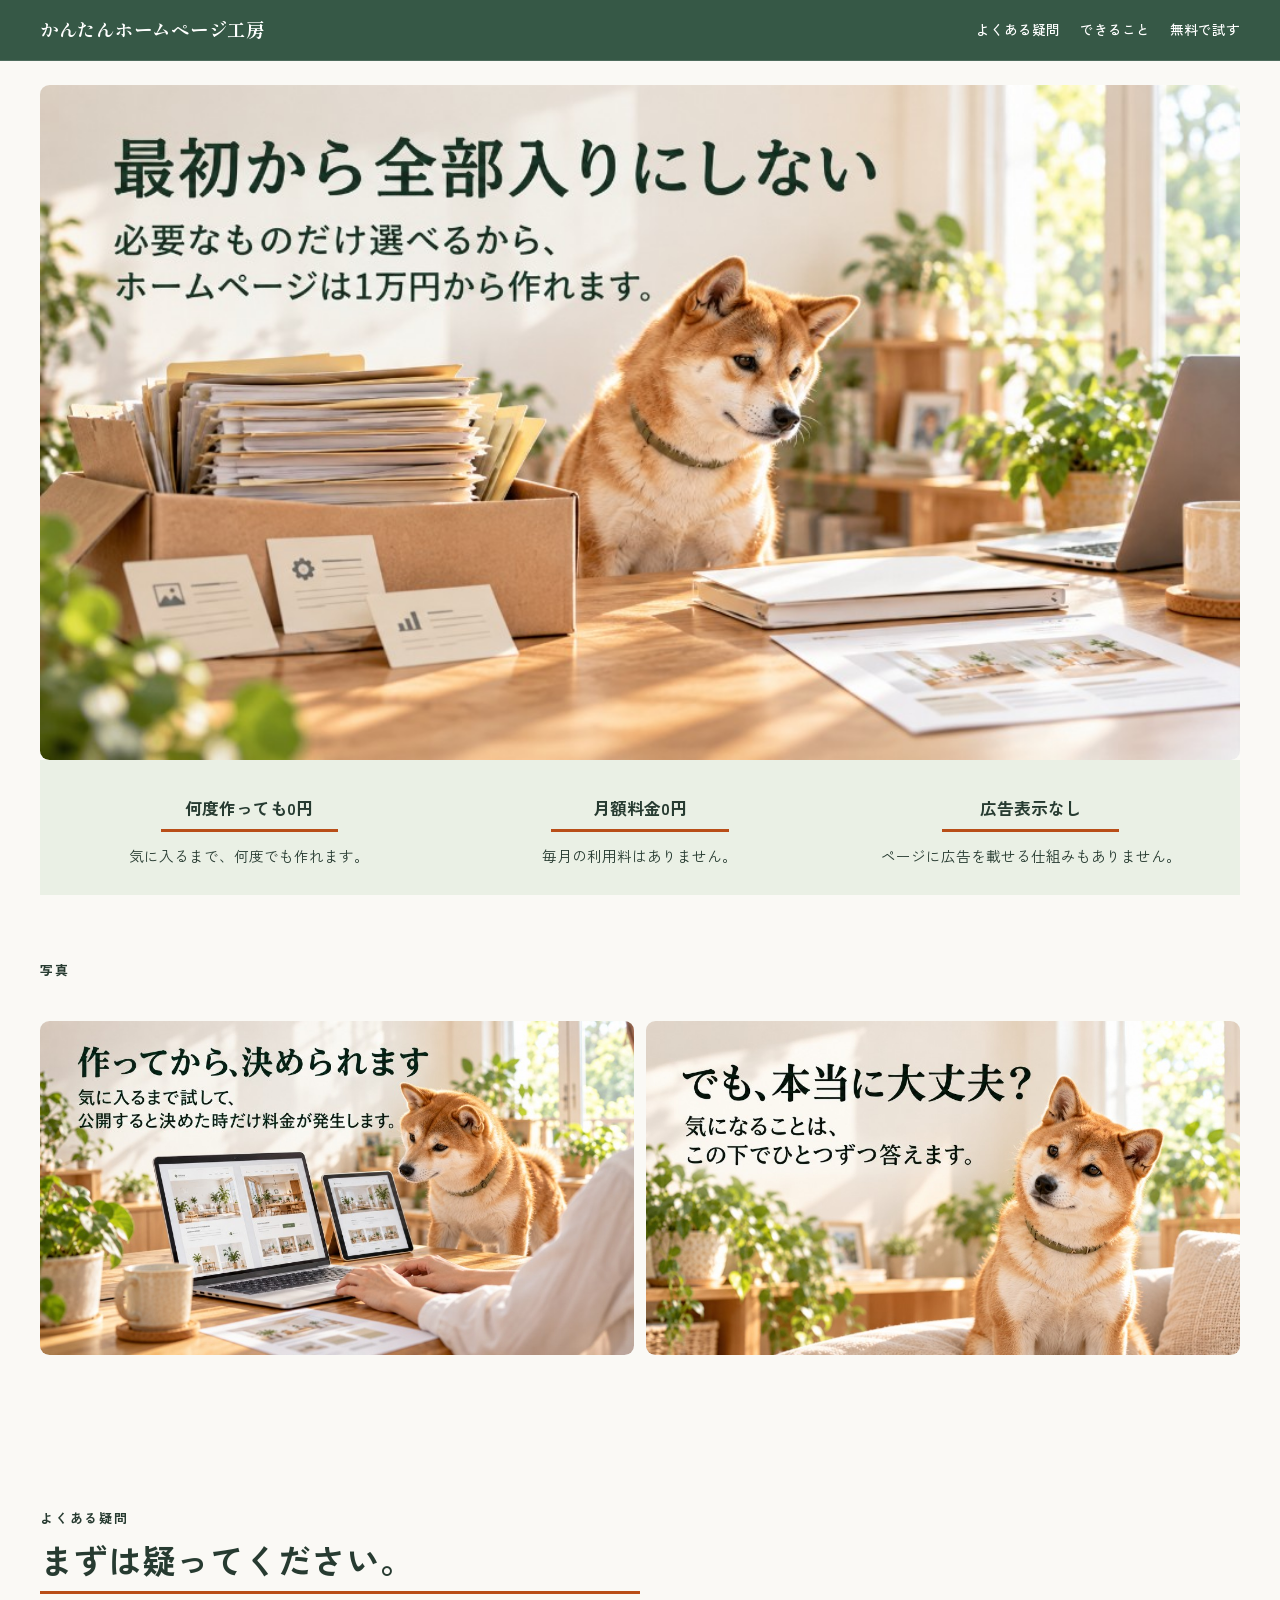
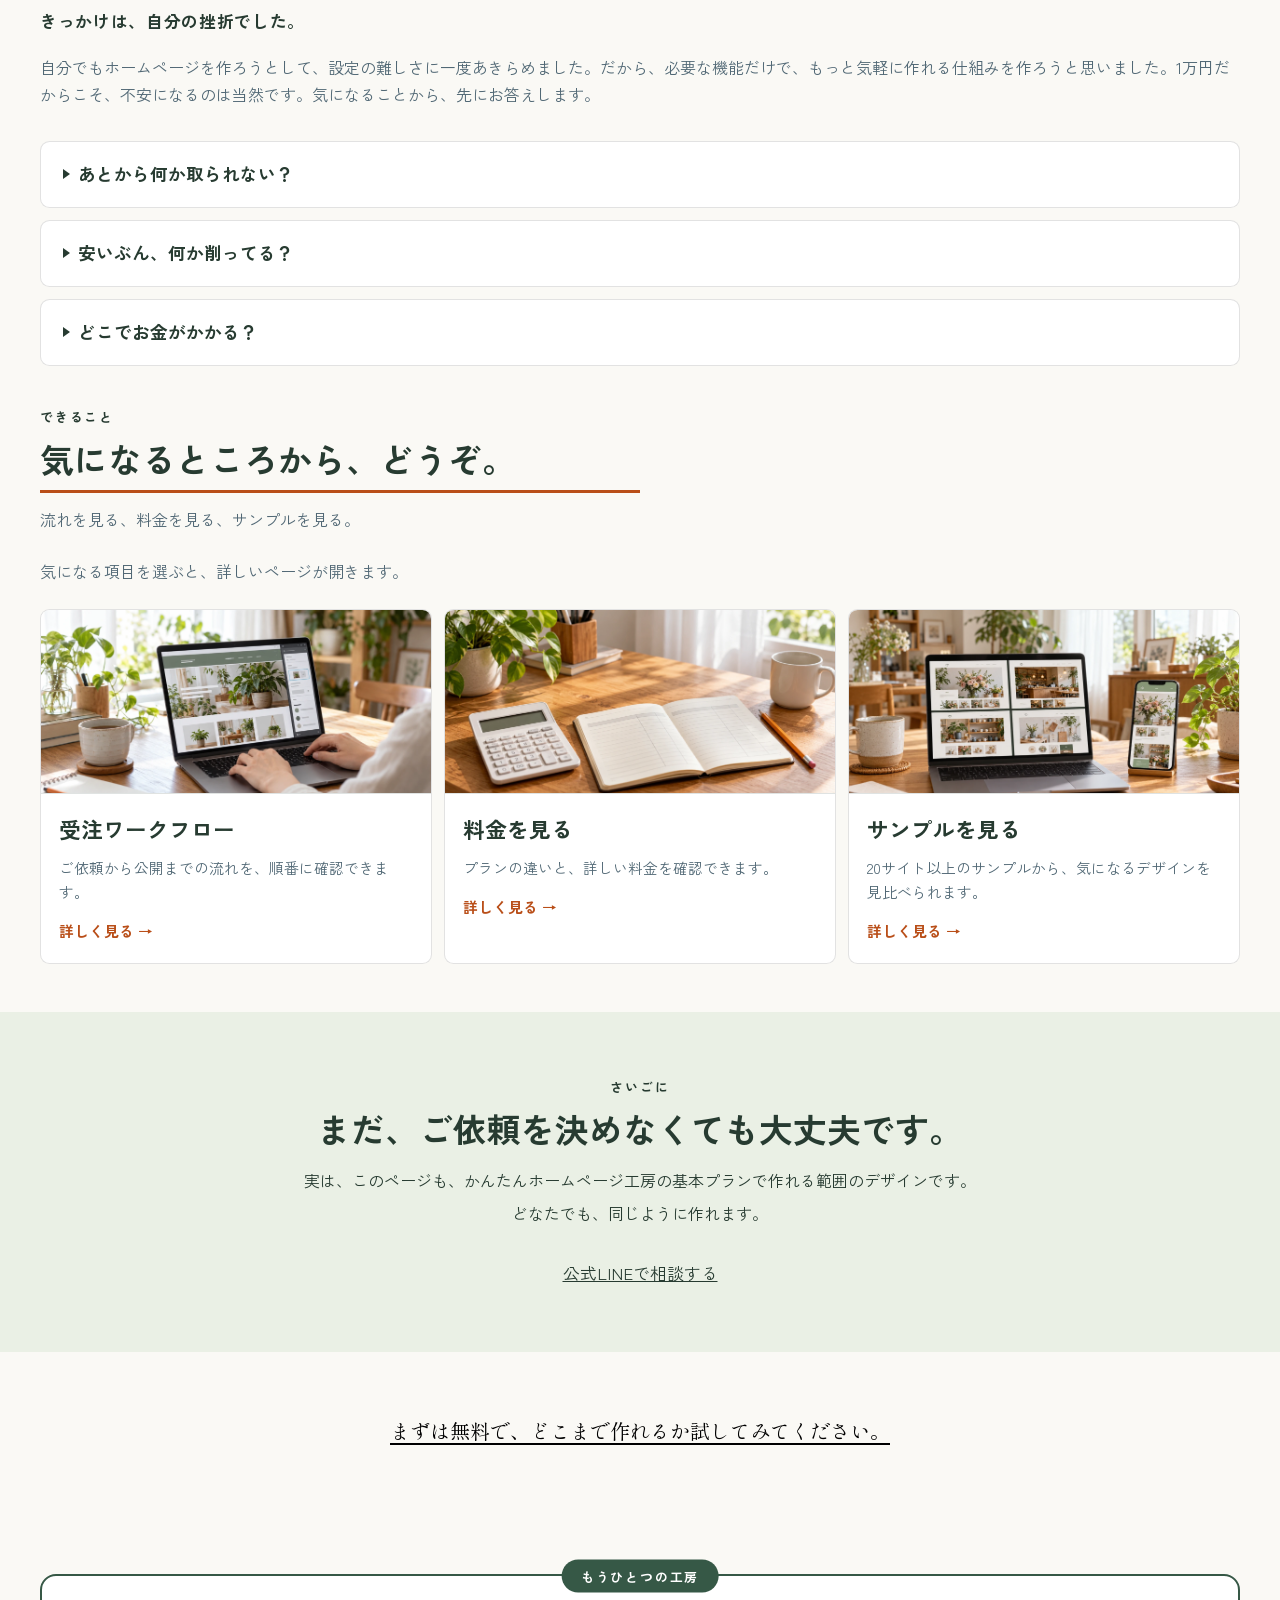
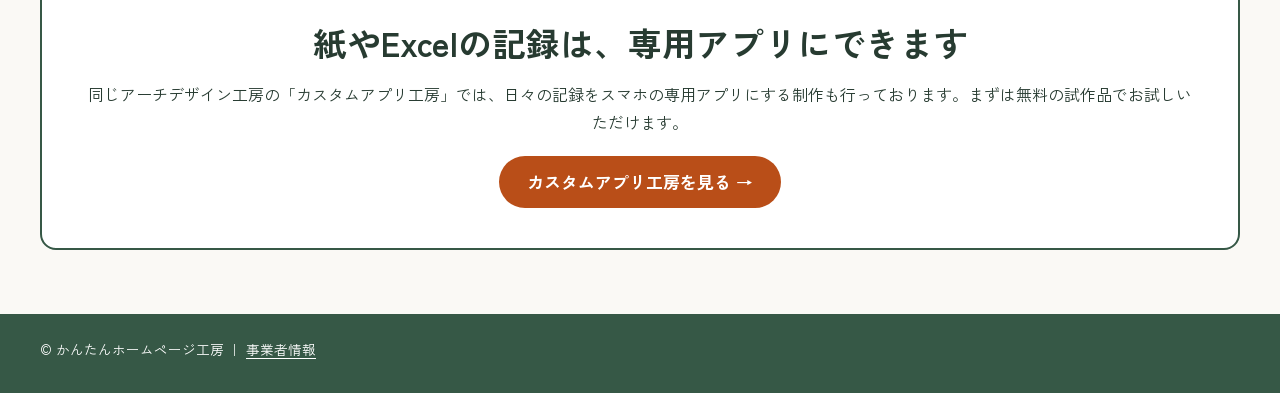
==== commit 60a4214f: "公式LINEの導線を追加（お問い合わせ・事業者情報）" ====
--- a/index.html
+++ b/index.html
@@ -486,6 +486,7 @@
         <h2>まだ、ご依頼を決めなくても大丈夫です。</h2>
         <p class="contact-note">実は、このページも、かんたんホームページ工房の基本プランで作れる範囲のデザインです。</p>
         <p class="contact-note">どなたでも、同じように作れます。</p>
+        <p class="contact-line"><a href="https://line.me/R/ti/p/@799qinao" target="_blank" rel="noopener">公式LINEで相談する</a></p>
       </div>
     </section>
 
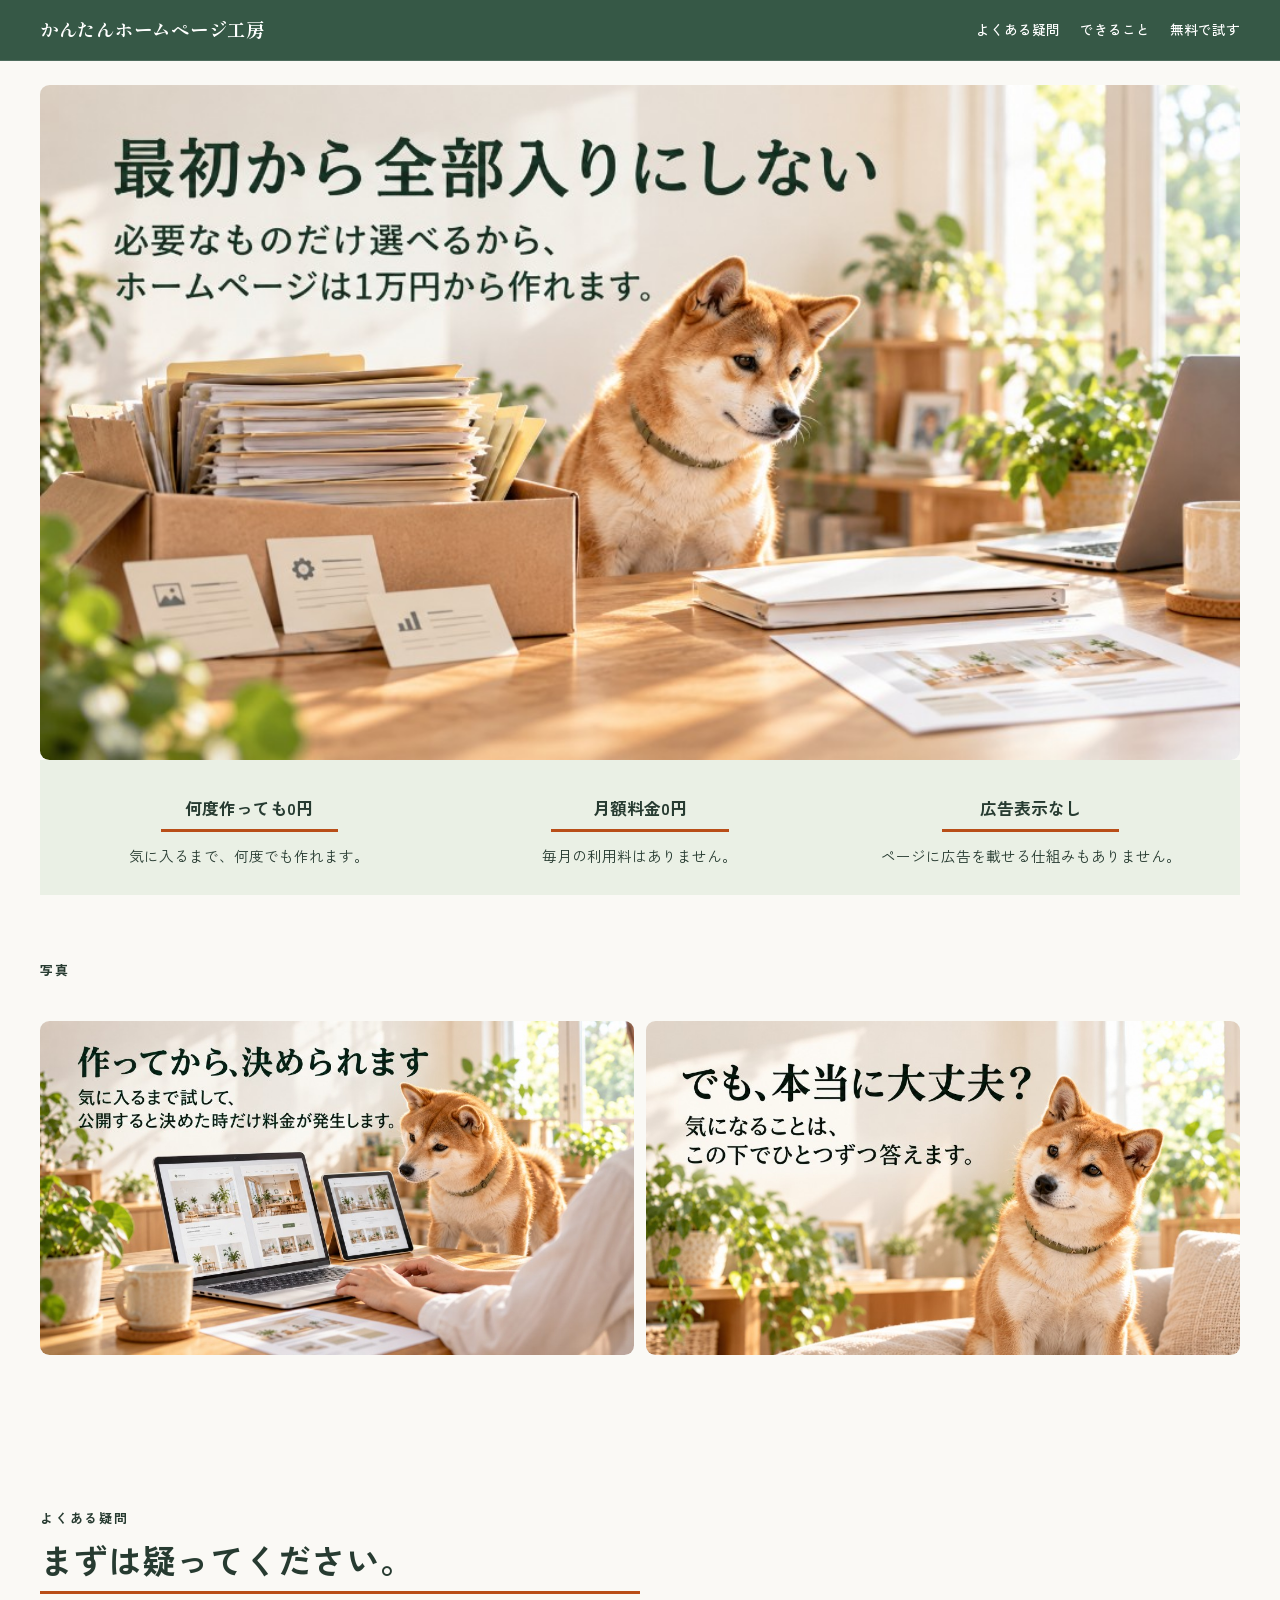
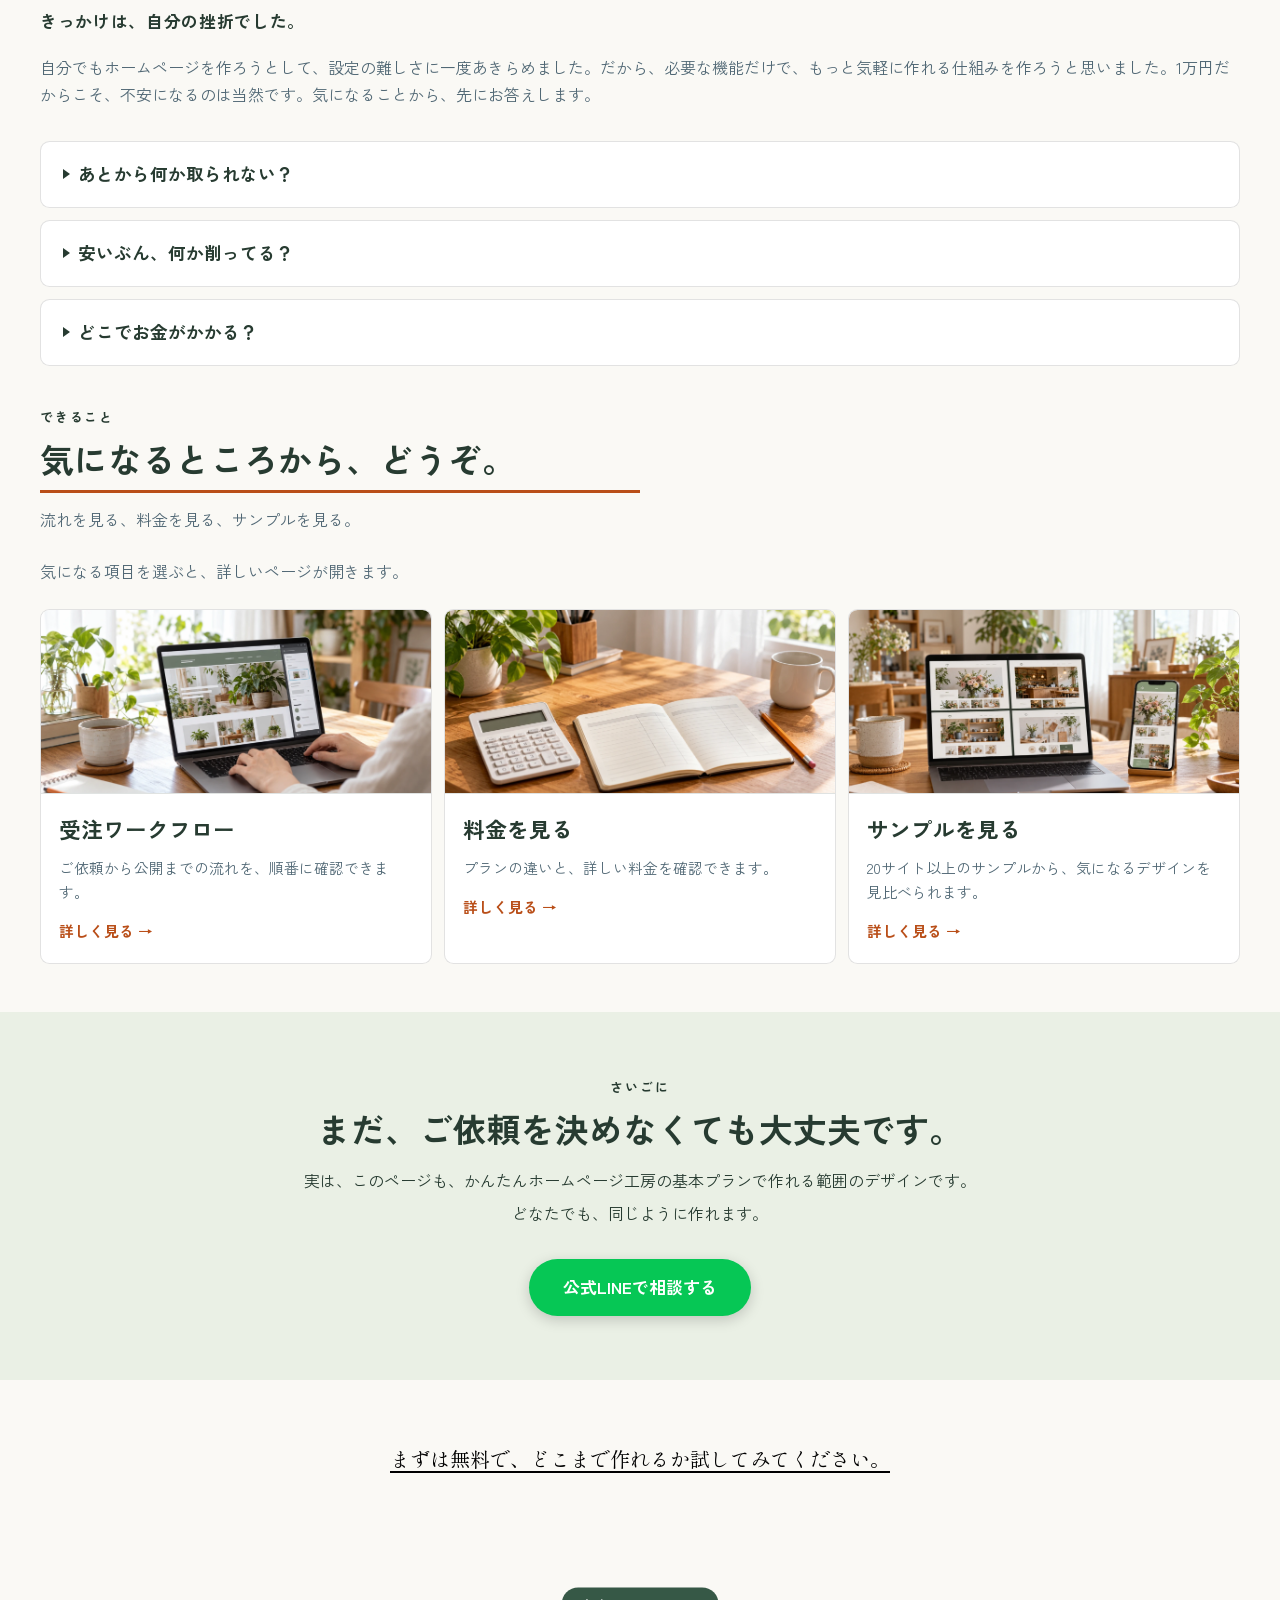
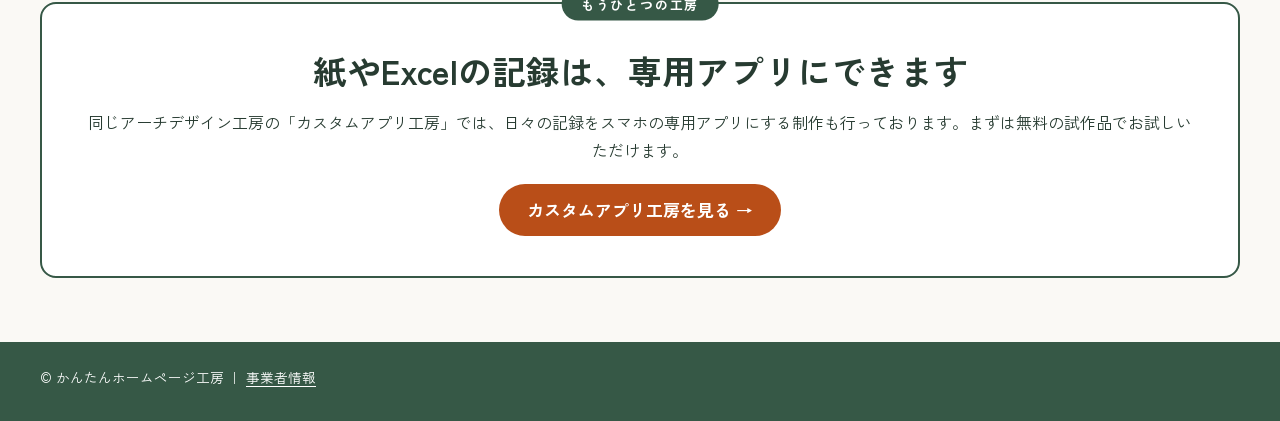
==== commit 7fffef34: "締めの公式LINEリンクを緑ボタンに統一" ====
--- a/index.html
+++ b/index.html
@@ -285,6 +285,16 @@
     .contact-line {
       margin: 2rem 0 0;
       font-size: 1.05rem;
+    }
+    .contact-line a {
+      display: inline-block;
+      background: #06C755;
+      color: #fff;
+      font-weight: 700;
+      padding: 14px 34px;
+      border-radius: 999px;
+      text-decoration: none;
+      box-shadow: 0 4px 14px rgba(0, 0, 0, 0.18);
     }
     .cta-band {
       padding: clamp(2.5rem, 6vw, 4rem) 0;
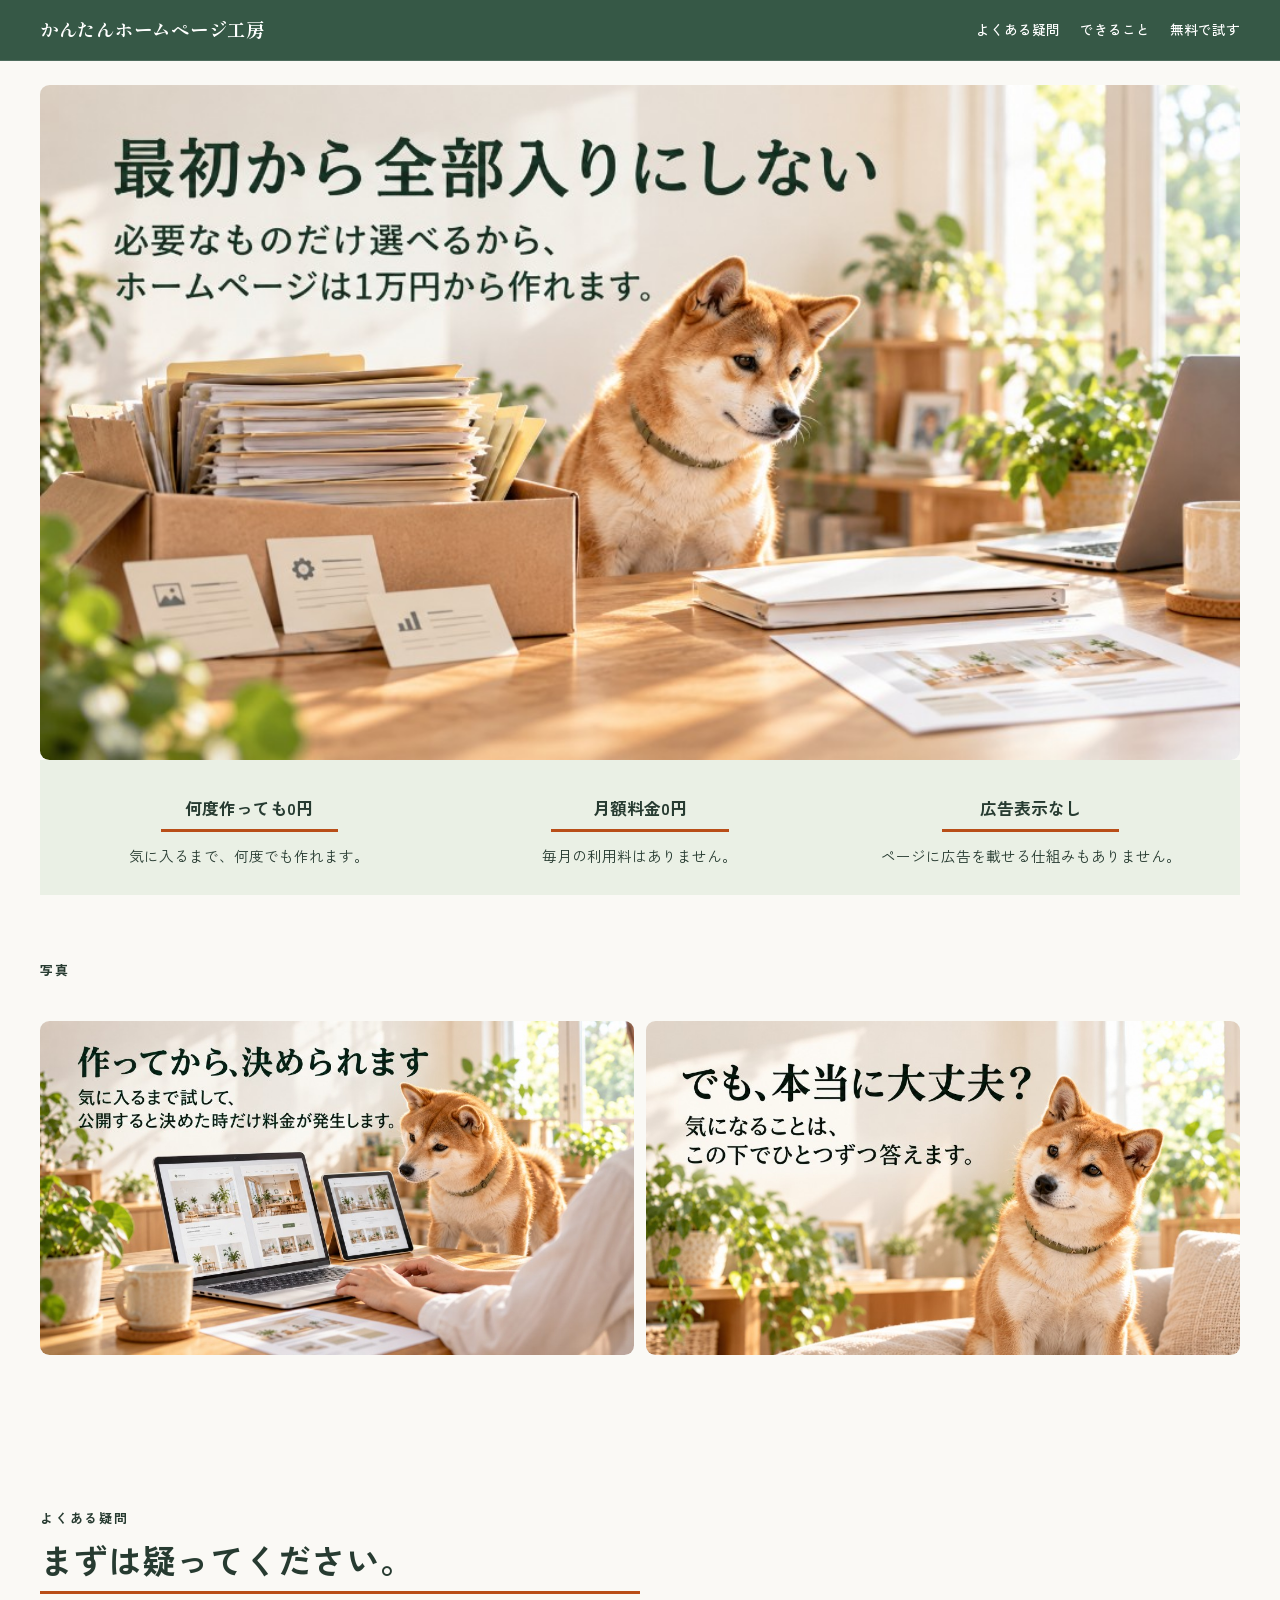
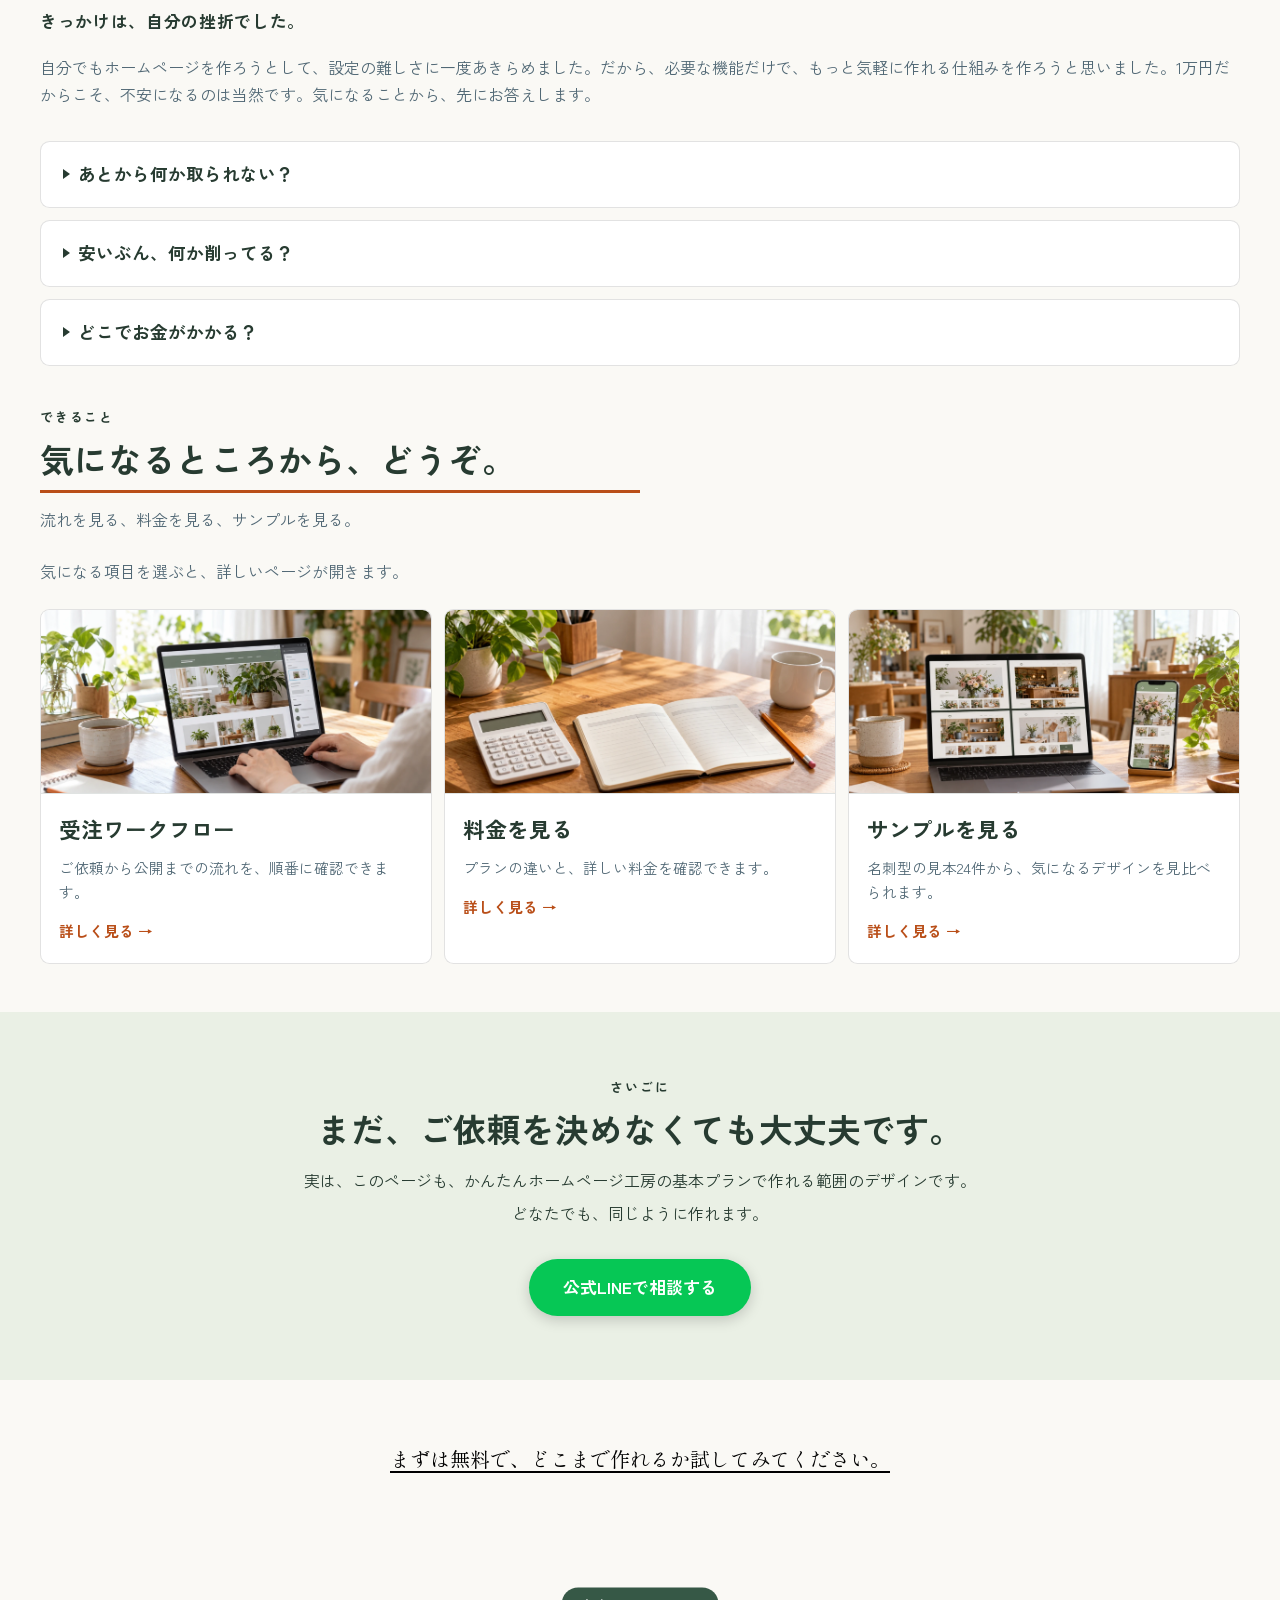
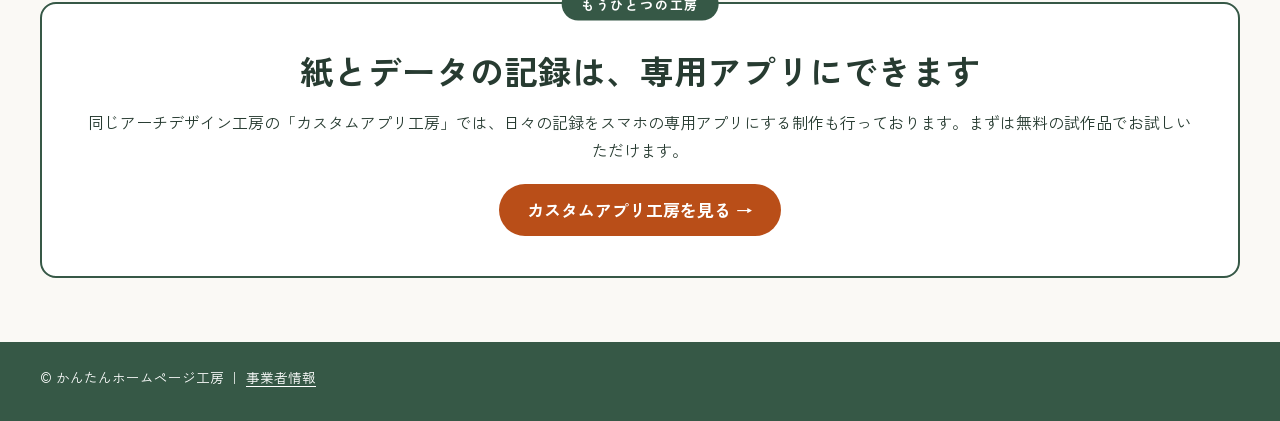
==== commit 23d91a98: "サンプルを名刺型24件に差し替え（流れるレーン＋案内文＋トップのカード文言）" ====
--- a/index.html
+++ b/index.html
@@ -481,7 +481,7 @@
               <img class="work-thumb" src="images/card-03.webp" alt="" width="1672" height="1254">
               <div class="work-item-body">
                 <h3>サンプルを見る</h3>
-                <p>20サイト以上のサンプルから、気になるデザインを見比べられます。</p>
+                <p>名刺型の見本24件から、気になるデザインを見比べられます。</p>
                 <span class="work-more">詳しく見る →</span>
               </div>
             </a>
@@ -510,7 +510,7 @@
       <div class="shell">
         <div class="sister-panel">
           <p class="section-label">もうひとつの工房</p>
-          <h2>紙やExcelの記録は、<span class="nowrap">専用アプリにできます</span></h2>
+          <h2>紙とデータの記録は、<span class="nowrap">専用アプリにできます</span></h2>
           <p class="sister-note">同じアーチデザイン工房の「カスタムアプリ工房」では、日々の記録をスマホの専用アプリにする制作も行っております。まずは無料の試作品でお試しいただけます。</p>
           <a class="sister-link" href="https://appkobo.ai-shin-ka.com/">カスタムアプリ工房を見る →</a>
         </div>
